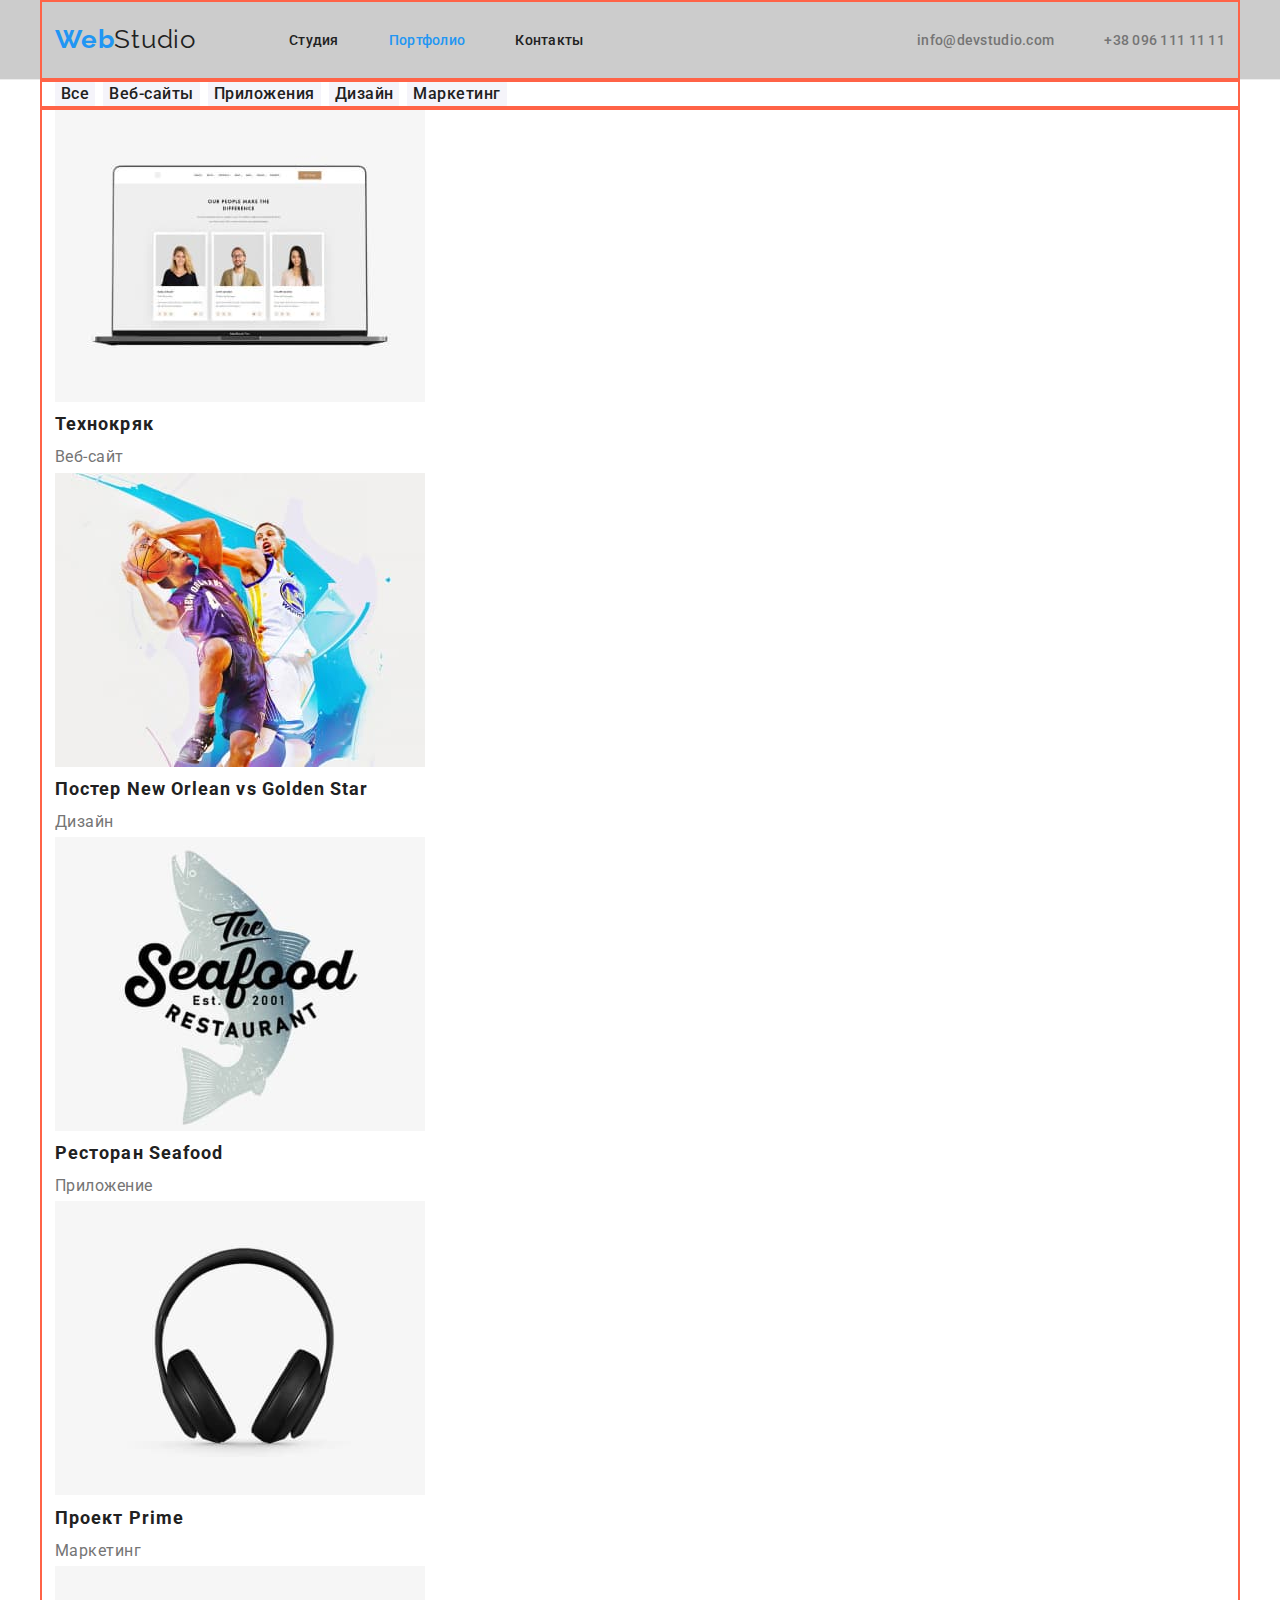
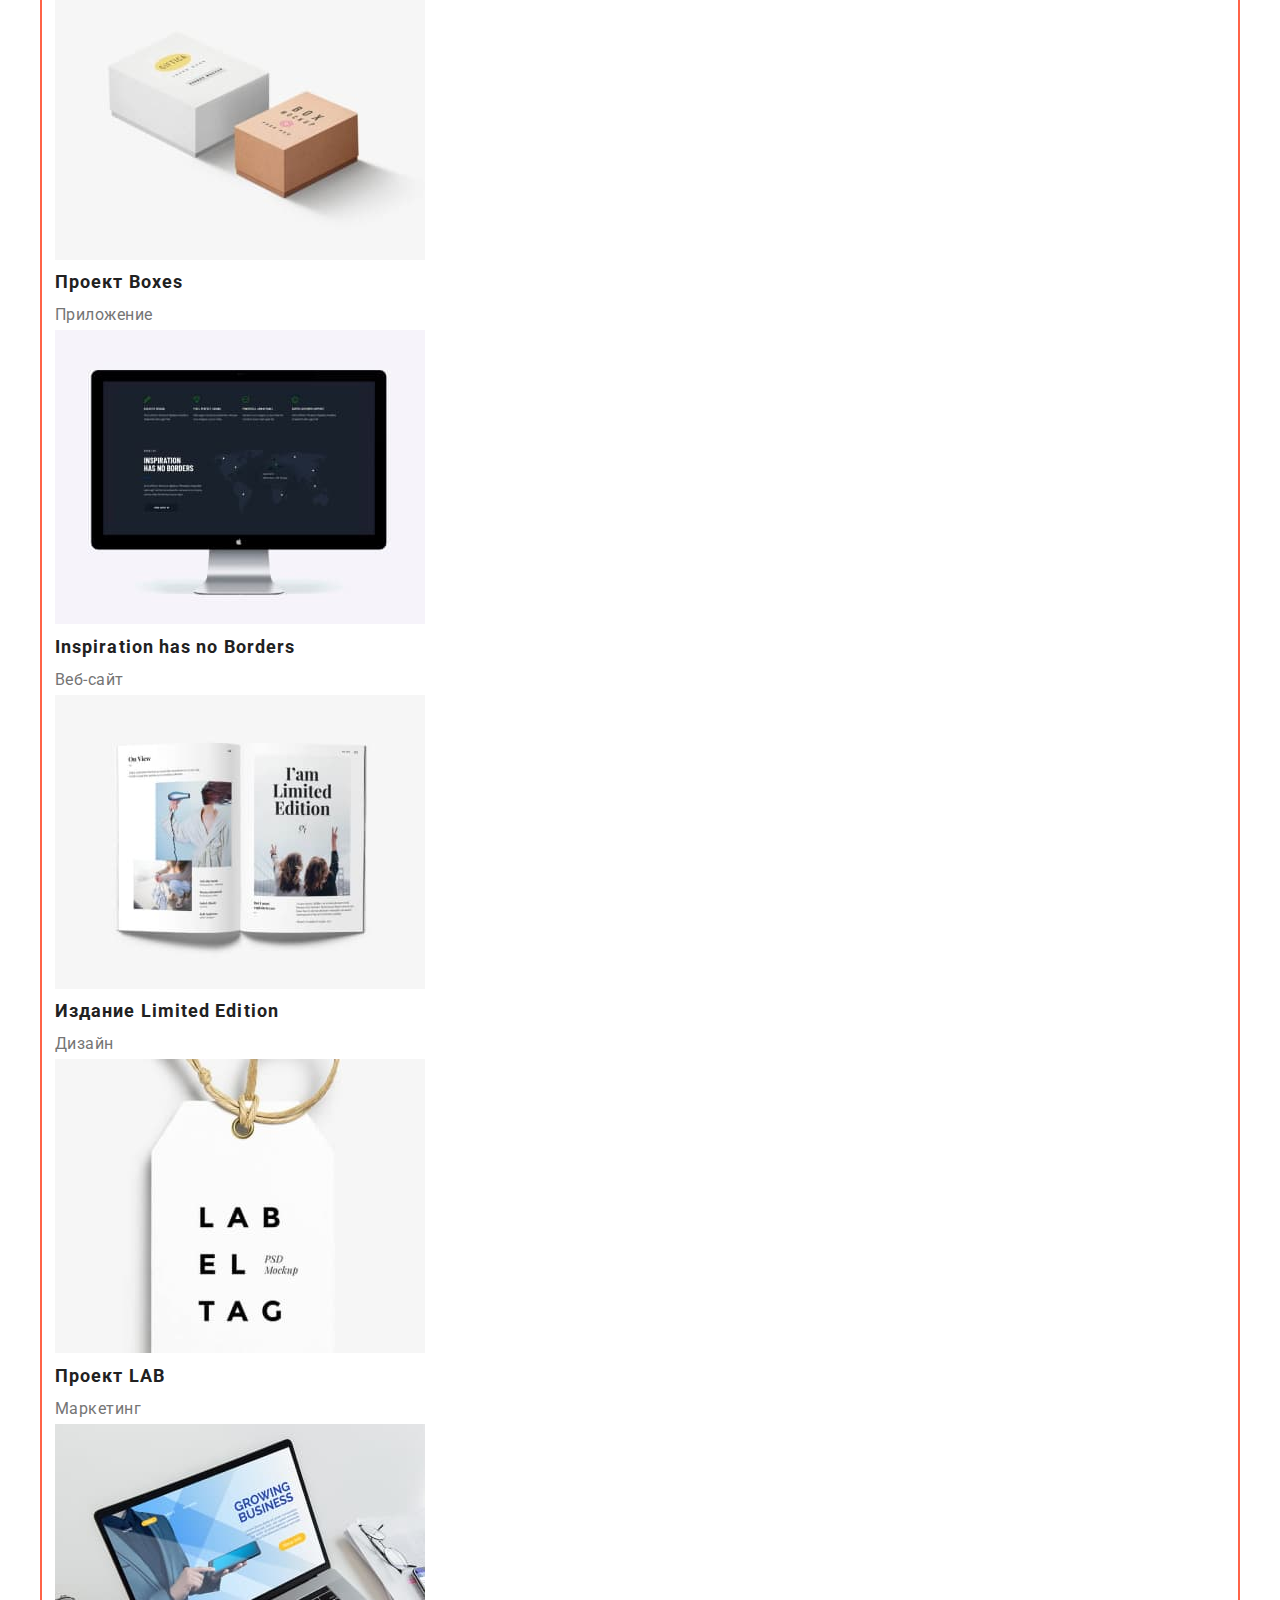
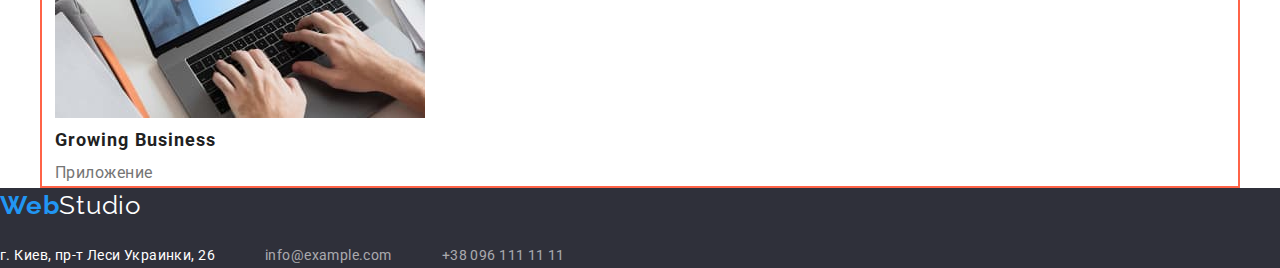
==== portfolio.html @ e28c87ff "no footer" ====
<!DOCTYPE html>
<html lang="ru">
  <head>
    <meta charset="UTF-8" />
    <meta http-equiv="X-UA-Compatible" content="IE=edge" />
    <meta name="viewport" content="width=device-width, initial-scale=1.0" />
    <title>WebStudio</title>

    <!-- Fonts start -->
    <link rel="preconnect" href="https://fonts.googleapis.com" />
    <link rel="preconnect" href="https://fonts.gstatic.com" crossorigin />
    <link
      href="https://fonts.googleapis.com/css2?family=Raleway:wght@700&family=Roboto:wght@400;500;700;900&display=swap"
      rel="stylesheet"
    />
    <!-- Fonts end -->
  <link rel="stylesheet" href="https://cdnjs.cloudflare.com/ajax/libs/modern-normalize/1.1.0/modern-normalize.min.css" />

    <link rel="stylesheet" href="./css/styles.css" />
  </head>
  <body>
    <!-- Header section -->
  <header class="page-header">
    <div class="container flex-nav">
      <nav class="nav flex-nav">
        <a href="/" class="logo-link link" lang="en">Web<span class="logo-accent">Studio</span></a>

        <ul class="header-list list">
          <li class="header-item">
            <a class="header-link link" href="index.html">Студия</a>
          </li>
          <li class="header-item">
            <a class="header-link header-link-current link" href="">Портфолио</a>
          </li>
          <li class="header-item">
            <a class="header-link link" href="">Контакты</a>
          </li>
        </ul>
      </nav>

      <ul class="contacts-list list">
        <li class="contacts-item">
          <a class="contacts-link link" href="mailto:info@devstudio.com">info@devstudio.com</a>
        </li>
        <li class="contacts-item">
          <a class="contacts-link link" href="tel:+380961111111">+38 096 111 11 11</a>
        </li>
      </ul>
      </div>
      </header>

    <!-- Main section -->
    <main>
      <!-- Portfolio section -->
      <section class="portfolio">
        <div class="container">
        <h2 class="visually-hidden">Портфолио</h2>
        <ul class="work-btn-list list">
          <li><button class="btn btn-mode-light btn-item" type="button">Все</button></li>
          <li><button class="btn btn-mode-light btn-item" type="button">Веб-сайты</button></li>
          <li><button class="btn btn-mode-light btn-item" type="button">Приложения</button></li>
          <li><button class="btn btn-mode-light btn-item" type="button">Дизайн</button></li>
          <li><button class="btn btn-mode-light btn-item" type="button">Маркетинг</button></li>
        </ul>
        </div>
<div class="container">
        <ul class="portfolio-list card-set list">
          <li class="portfolio-item card-set-item">
            <a class="portfolio-link" href="">
              <img
                class="portfolio-img"
                src="./images/portfolio/img-8.jpg"
                alt="Технокряк"
                width="370"
              />
              <h3 class="section-subtitle list">Технокряк</h3>
              <p class="portfolio-desc">Веб-сайт</p>
            </a>
          </li>


          <li class="portfolio-item card-set-item">
            <a class="portfolio-link" href="">
              <img
                class="portfolio-img"
                src="./images/portfolio/img-9.jpg"
                alt="Постер New Orlean vs Golden Star"
                width="370"
              />
              <h3 class="section-subtitle list">Постер New Orlean vs Golden Star</h3>
              <p class="portfolio-desc">Дизайн</p>
            </a>
          </li>

          <li class="portfolio-item card-set-item">
            <a class="portfolio-link" href="">
              <img
                class="portfolio-img"
                src="./images/portfolio/img-10.jpg"
                alt="Ресторан Seafood"
                width="370"
              />
              <h3 class="section-subtitle list">Ресторан Seafood</h3>
              <p class="portfolio-desc">Приложение</p>
            </a>
          </li>

          <li class="portfolio-item card-set-item">
            <a class="portfolio-link" href="">
              <img
                class="portfolio-img"
                src="./images/portfolio/img-11.jpg"
                alt="Проект Prime"
                width="370"
              />
              <h3 class="section-subtitle list">Проект Prime</h3>
              <p class="portfolio-desc">Маркетинг</p>
            </a>
          </li>

          <li class="portfolio-item card-set-item">
            <a class="portfolio-link" href="">
              <img
                class="portfolio-img"
                src="./images/portfolio/img-12.jpg"
                alt="Проект Boxes"
                width="370"
              />
              <h3 class="section-subtitle list">Проект Boxes</h3>
              <p class="portfolio-desc">Приложение</p>
            </a>
          </li>

          <li class="portfolio-item">
            <a class="portfolio-link" href="">
              <img
                class="portfolio-img"
                src="./images/portfolio/img-13.jpg"
                alt="Inspiration has no Borders"
                width="370"
              />
              <h3 class="section-subtitle list">Inspiration has no Borders</h3>
              <p class="portfolio-desc">Веб-сайт</p>
            </a>
          </li>

          <li class="portfolio-item card-set-item">
            <a class="portfolio-link" href="">
              <img
                class="portfolio-img"
                src="./images/portfolio/img-14.jpg"
                alt="Издание Limited Edition"
                width="370"
              />
              <h3 class="section-subtitle list">Издание Limited Edition</h3>
              <p class="portfolio-desc">Дизайн</p>
            </a>
          </li>

          <li class="portfolio-item card-set-item">
            <a class="portfolio-link" href="">
              <img
                class="portfolio-img"
                src="./images/portfolio/img-15.jpg"
                alt="Проект LAB"
                width="370"
              />
              <h3 class="section-subtitle list">Проект LAB</h3>
              <p class="portfolio-desc">Маркетинг</p>
            </a>
          </li>

          <li class="portfolio-item card-set-item">
            <a class="portfolio-link" href="">
              <img
                class="portfolio-img"
                src="./images/portfolio/img-16.jpg"
                alt="Growing Business"
                width="370"
              />
              <h3 class="section-subtitle list">Growing Business</h3>
              <p class="portfolio-desc">Приложение</p>
            </a>
          </li>
        </ul>
        </div>
      </section>
    </main>

    <!-- Footer section -->
    <footer class="footer">
      <section class="contacts">
        <div class="contacts-group">
          <a href="/" class="logo-link link" lang="en">Web<span class="logo-link">Studio</span></a>
          <h2 class="visually-hidden">Контакты</h2>
          <address class="contacts-address">
            <ul class="contacts-list list">
              <li class="contacts-item">
                <a
                  class="contacts-link-current link"
                  href="https://bit.ly/3pXMvUd"
                  target="_blank"
                  rel="noopener noreferrer"
                  >г. Киев, пр-т Леси Украинки, 26</a
                >
              </li>
              <li class="contacts-item">
                <a class="contacts-link" href="mailto:info@example.com">info@example.com</a>
              </li>
              <li class="contacts-item">
                <a class="contacts-link" href="tel:+380961111111">+38 096 111 11 11</a>
              </li>
            </ul>
          </address>
        </div>
      </section>
    </footer>
  </body>
</html>
---- css/styles.css ----
:root {
  /* fonts */
  --main-font: 'Roboto', sans-serif;
  --secondary-font: 'Raleway', sans-serif;
  /* text colors */
  --main-text-cl: #212121;
  --accent-txt-cl: #2196f3;
  --btn-txt-cl: #ffffff;
  --contacts-txt-cl: #757575;

  /* bg colors */
  --light-bg-cl: #ffffff;
  --dark-bg-cl: #2f303a;
  --gray-bg-cl: #f5f4fa;

  /* others */
}



html {
  box-sizing: border-box;
}

*,
*::before,
*::after {
  box-sizing: inherit;
}

body {
  font-family: var(--main-font);
  color: var(--main-text-cl);
}



/* reset styles */
.visually-hidden {
  position: absolute;
  width: 1px;
  height: 1px;
  margin: -1px;
  border: 0;
  padding: 0;

  white-space: nowrap;
  clip-path: inset(100%);
  clip: rect(0 0 0 0);
  overflow: hidden;
  outline: 0;
  outline-offset: 0;
}

h1,
h2,
h3,
h4,
h6,
p {
  margin: 0;
}

.link {
  text-decoration: none;
  color: currentColor;
}

.list {
  padding: 0;
  margin: 0;
  list-style: none;
}

/* base styles */
.btn {
  font-family: inherit;
  font-weight: 700;
  font-size: 16px;
  line-height: 1.88;
  letter-spacing: 0.06em;
  cursor: pointer;
}

.btn:hover,
.btn:focus {
  color: var(--btn-txt-cl);
  background-color: #188ce8;
}

.btn-mode-light {
  color: var(--main-text-cl);
  border: none;
  background: #f5f4fa;
  border-radius: 4px;
}

.btn-mode-dark {
  color: var(--btn-txt-cl);
  background: var(--accent-txt-cl);
  box-shadow: 0px 4px 4px rgba(0, 0, 0, 0.15);
  border-radius: 4px;
  width: 200px;
  height: 50px;
  padding: 9px,31px;
  border-radius: 4px;
}

/* 5 btn */
.btn-item {
  background: var(--gray-bg-cl);
  border-radius: 4px;
  font-weight: 500;
  font-size: 16px;
  line-height: 1.63;
  letter-spacing: 0.03em;
}

.page-header{
  height: 80px;
  border-bottom: 1px solid #ECECEC;
}

/* Header section  вверх студия портф контакт*/
.header-link {
  display: block;
  padding-top: 32px;
  padding-bottom: 32px;

  color: var(--main-text-cl);
 
  font-weight: 500;
  font-size: 14px;
  line-height: 1.17;
  letter-spacing: 0.02em;
  text-decoration: none;
}

.header-link:hover,
.header-link:focus,
.contacts-link:hover,
.contacts-link:focus,
.contacts-link.link:hover,
.contacts-link-current:hover {
  color: var(--accent-txt-cl);
}

/* подсветка студии и портфолио голубым */
.header-link-current {
  color: var(--accent-txt-cl);
}

.contacts-address {
  font-style: normal;
  margin-top: 20px;
}

/* тел. и мыло вверх  */
.contacts-link.link {
  font-weight: 500;
  font-size: 14px;
  line-height: 1.17;
  letter-spacing: 0.02em;
  color: var(--contacts-txt-cl);
}

/* тел. и мыло низ */
.contacts-link {
  font-weight: 400;
  font-size: 14px;
  line-height: 1.71;
  letter-spacing: 0.03em;
  color: rgba(255, 255, 255, 0.6);
  text-decoration: none;
}


/* @mail адрес г.киев */
.contacts-link-current {
  font-weight: 400;
  font-size: 14px;
  line-height: 1.71;
  letter-spacing: 0.03em;
  color: #ffffff;
}

/* Hero section главная надпись*/
.main-title {
  margin-top: 0;
  margin-bottom: 30px;
  font-weight: 900;
  font-size: 44px;
  line-height: 1.36;
  letter-spacing: 0.06em;
  text-transform: uppercase;
  color: var(--btn-txt-cl);
}

/* задний фон гл надписи */
.hero {
  background-color: var(--dark-bg-cl);
  text-align: center;
  height: 600px;
  padding: 200px 0;
}

/* About section главные слова 4 гр и картинки портф*/

.section-subtitle {
  font-weight: 700;
  font-size: 18px;
  line-height: 2;
  letter-spacing: 0.06em;
  color: var(--main-text-cl);
}

/* главные слова 4 гр студия*/
.section-subtitle.accent {
  font-size: 14px;
  line-height: 1.17;
  letter-spacing: 0.03em;
  text-transform: uppercase;
  margin-top: 10px;

}

/* фио */
.section-subtitle.link {
  font-weight: 500;
  font-size: 16px;
  line-height: 1.17;
  letter-spacing: 0.03em;
  color: var(--main-text-cl);
  margin-top: 30px;
  margin-bottom: 10px;
}

/* текст серый в 4 гр студия */
.about-desc {
  font-weight: 400;
  font-size: 14px;
  line-height: 1.71;
  letter-spacing: 0.03em;
  color: var(--contacts-txt-cl);
}

/* about */

  .about-list {
    display: flex;
    align-items: center;
  }

  .about-item {
    width: 270px;
    margin-left: auto;
      margin-right: auto;
    

  }

  .container-about {
    width: 1200px;
      padding-left: 15px;
      padding-right: 15px;
      margin-left: auto;
      margin-right: auto;
    
      outline: 2px solid tomato;
  }

/* заголовки студия чем занимаемся наша команда */
.section-title {
  font-weight: 700;
  font-size: 36px;
  line-height: 1.17;
  letter-spacing: 0.03em;
  margin-bottom: 50px;
  text-align: center;
}

.work-img {
  width: 370px;;
  margin-left: auto;
  margin-right: 30px;
  display: flex;
}
.work-list {
  display: flex;
  align-items: center;
}


/* Portfolio section  серый тест под заголовками картинок*/

.portfolio-desc {
  font-weight: 400;
  font-size: 16px;
  line-height: 1.88;
  letter-spacing: 0.03em;
  color: var(--contacts-txt-cl);
  text-decoration: none;
}

.team-wrapper {
  outline: 1px solid salmon;
  padding-top: 30px;
  padding-bottom: 30px;
}

.team-item {
background-color: aqua;
}

.team-link {
  text-decoration: none;
    text-align: center;
}

.portfolio-link {
  text-decoration: none;
}

/* команда  */
.team-list {
  display: flex;
  gap: 30px;
}


/* серй текст под ребятами */
.team-desc {
  font-weight: 400;
  font-size: 16px;
  line-height: 1.17;
  letter-spacing: 0.03em;
  color: var(--contacts-txt-cl);
  text-decoration: none;
  

}

.team {
  background-color: var(--gray-bg-cl);
}

/* Footer section */
.footer {
  background-color: var(--dark-bg-cl);
}

.ul {
  line-height: 31px;
  letter-spacing: 0.03em;
  color: #2196f3;
  text-decoration: none;
}

.logo-link {
  font-family: Raleway;
  font-weight: 400;
  font-size: 26px;
  line-height: 1.38;
  letter-spacing: 0.03em;
  color: #ffffff;
  text-decoration: none;
}
.logo-accent {
  font-family: Raleway;
  font-weight: 400;
  font-size: 26px;
  line-height: 1.38;
  letter-spacing: 0.03em;
  color: var(--main-text-cl);
}

.logo-link.link {
  font-family: Raleway;
  font-weight: 700;
  font-size: 26px;
  line-height: 1.17;
  letter-spacing: 0.03em;
  color: var(--accent-txt-cl);
}

/* Page header */

.page-header {
background-color: #ccc;
}

.flex-nav {
  display: flex;
  align-items: center;
}


.container {
width: 1200px;
padding-left: 15px;
padding-right: 15px;
margin-left: auto;
margin-right: auto;

outline: 2px solid tomato;
outline-offset: -2px;
}


.container-hero {
  width: 696px;
  outline: 2px solid tomato;
margin-left: auto;
margin-right: auto;
}

/* верх студ портф конт */
.header-list {
  display: flex;
  margin-left: 93px;
}

.header-item {
  margin-right: 50px;
}

.header-item:last-child {
  margin-right: 0px;
}

.contacts-list {
  display: flex;
  margin-left: auto;
}

.contacts-item {
  margin-right: 50px;
}

/* .contacts-item + .contacts-item { margin:0} */

.contacts-item:last-child {
  margin-right: 0px;
}

.work-btn-list {
  display: flex;
  gap: 8px;
}

.section {
  padding-top: 94px;
  padding-bottom: 94px;
}
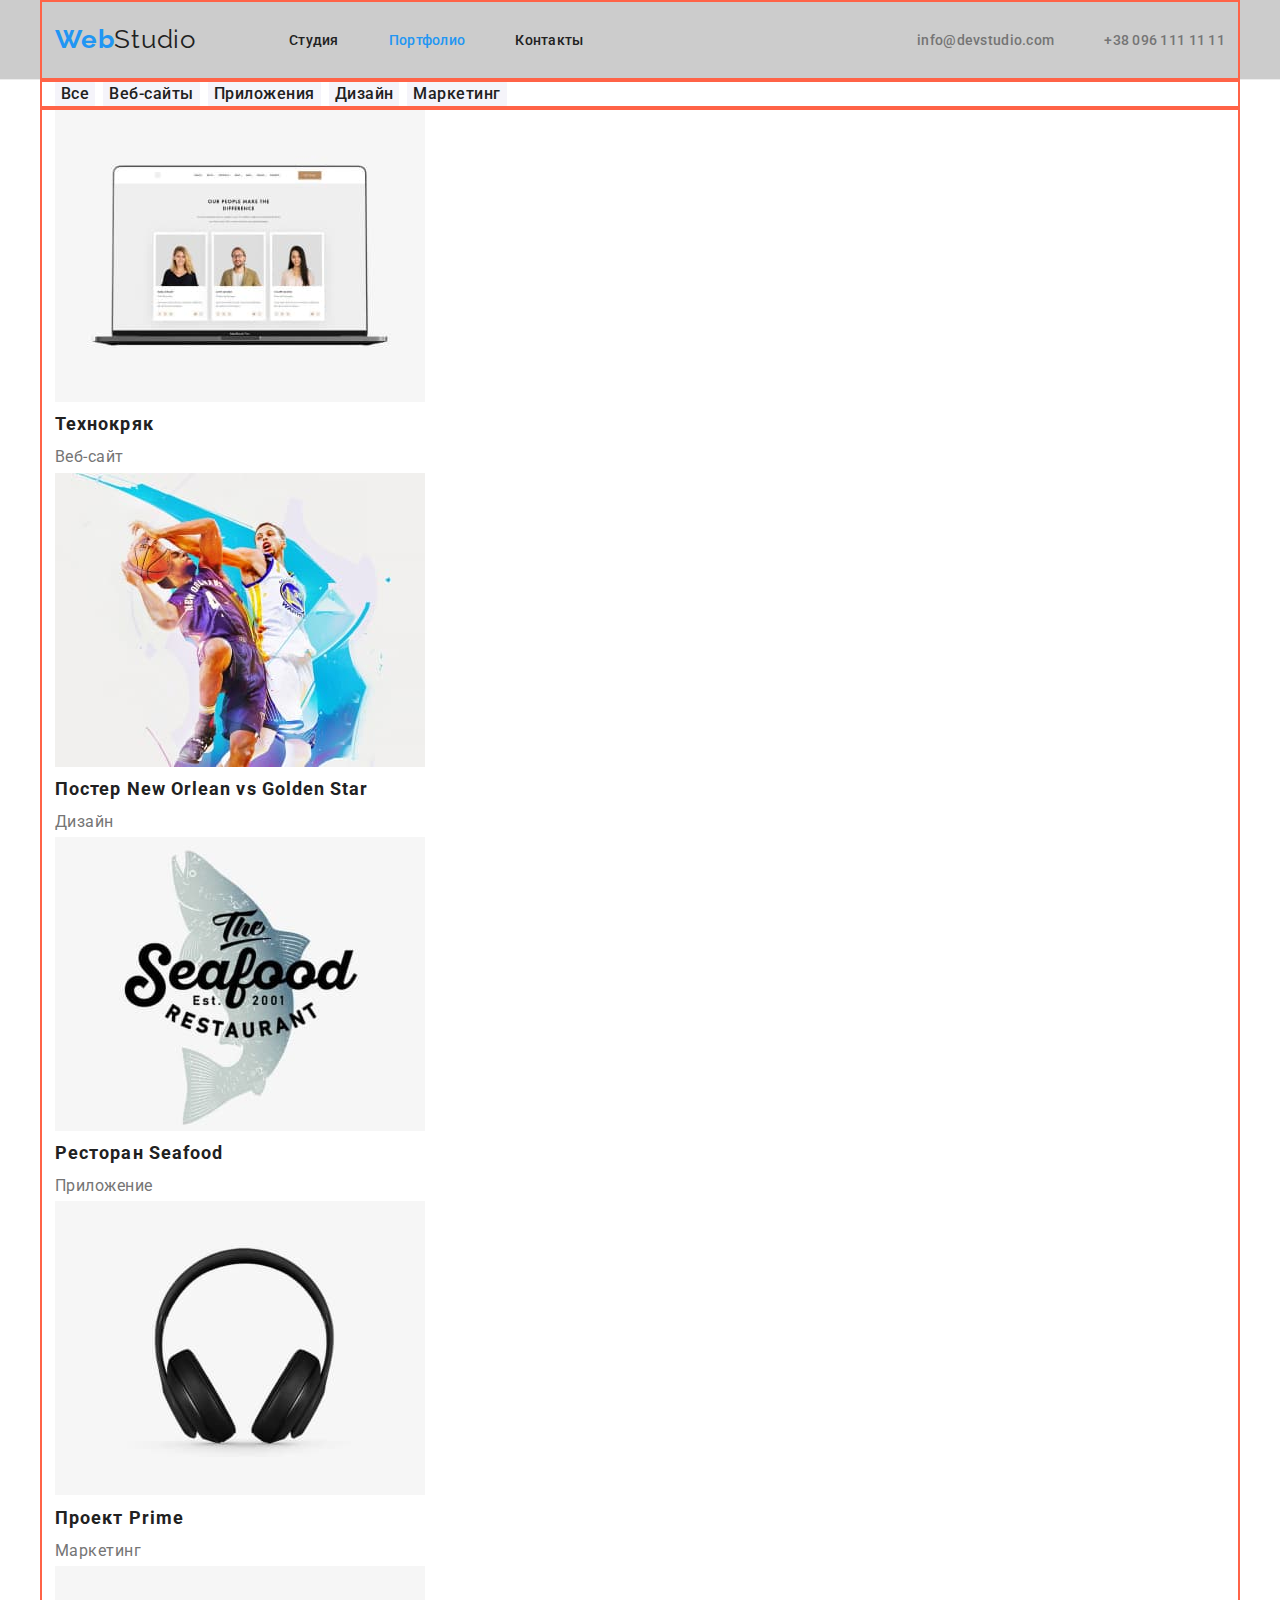
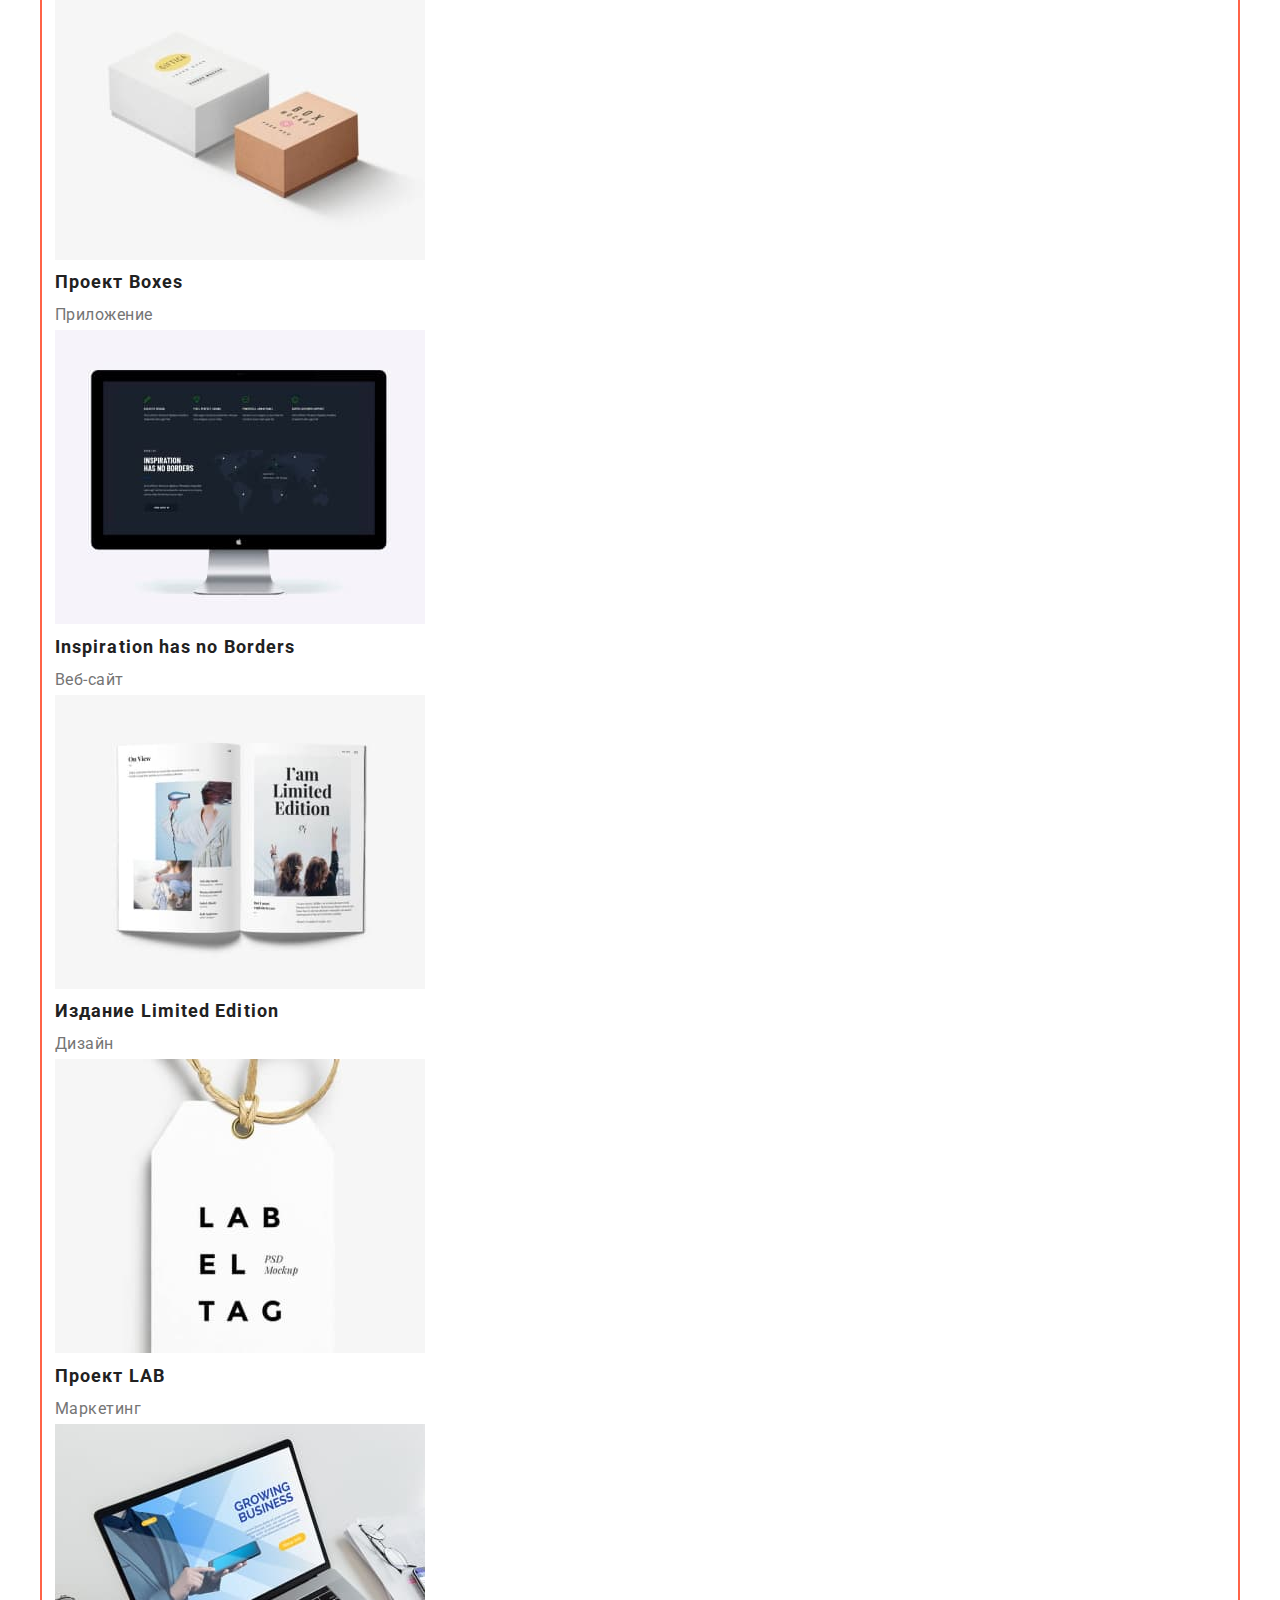
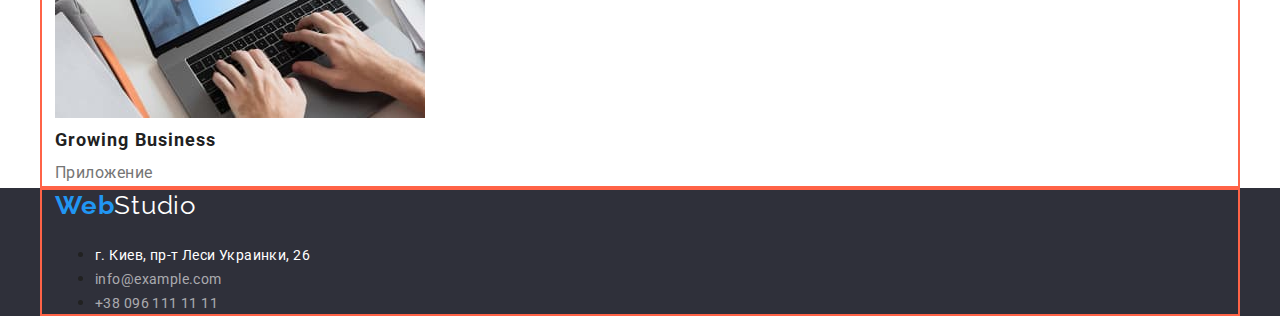
==== commit 965f79aa: "summary" ====
--- a/portfolio.html
+++ b/portfolio.html
@@ -14,175 +14,179 @@
       rel="stylesheet"
     />
     <!-- Fonts end -->
-  <link rel="stylesheet" href="https://cdnjs.cloudflare.com/ajax/libs/modern-normalize/1.1.0/modern-normalize.min.css" />
+    <link
+      rel="stylesheet"
+      href="https://cdnjs.cloudflare.com/ajax/libs/modern-normalize/1.1.0/modern-normalize.min.css"
+    />
 
     <link rel="stylesheet" href="./css/styles.css" />
   </head>
   <body>
     <!-- Header section -->
-  <header class="page-header">
-    <div class="container flex-nav">
-      <nav class="nav flex-nav">
-        <a href="/" class="logo-link link" lang="en">Web<span class="logo-accent">Studio</span></a>
-
-        <ul class="header-list list">
-          <li class="header-item">
-            <a class="header-link link" href="index.html">Студия</a>
+    <header class="page-header">
+      <div class="container flex-nav">
+        <nav class="nav flex-nav">
+          <a href="/" class="logo-link link" lang="en"
+            >Web<span class="logo-accent">Studio</span></a
+          >
+
+          <ul class="header-list list">
+            <li class="header-item">
+              <a class="header-link link" href="index.html">Студия</a>
+            </li>
+            <li class="header-item">
+              <a class="header-link header-link-current link" href="">Портфолио</a>
+            </li>
+            <li class="header-item">
+              <a class="header-link link" href="">Контакты</a>
+            </li>
+          </ul>
+        </nav>
+
+        <ul class="contacts-list list">
+          <li class="contacts-item">
+            <a class="contacts-link link" href="mailto:info@devstudio.com">info@devstudio.com</a>
           </li>
-          <li class="header-item">
-            <a class="header-link header-link-current link" href="">Портфолио</a>
-          </li>
-          <li class="header-item">
-            <a class="header-link link" href="">Контакты</a>
+          <li class="contacts-item">
+            <a class="contacts-link link" href="tel:+380961111111">+38 096 111 11 11</a>
           </li>
         </ul>
-      </nav>
-
-      <ul class="contacts-list list">
-        <li class="contacts-item">
-          <a class="contacts-link link" href="mailto:info@devstudio.com">info@devstudio.com</a>
-        </li>
-        <li class="contacts-item">
-          <a class="contacts-link link" href="tel:+380961111111">+38 096 111 11 11</a>
-        </li>
-      </ul>
       </div>
-      </header>
+    </header>
 
     <!-- Main section -->
     <main>
       <!-- Portfolio section -->
       <section class="portfolio">
         <div class="container">
-        <h2 class="visually-hidden">Портфолио</h2>
-        <ul class="work-btn-list list">
-          <li><button class="btn btn-mode-light btn-item" type="button">Все</button></li>
-          <li><button class="btn btn-mode-light btn-item" type="button">Веб-сайты</button></li>
-          <li><button class="btn btn-mode-light btn-item" type="button">Приложения</button></li>
-          <li><button class="btn btn-mode-light btn-item" type="button">Дизайн</button></li>
-          <li><button class="btn btn-mode-light btn-item" type="button">Маркетинг</button></li>
-        </ul>
+          <h2 class="visually-hidden">Портфолио</h2>
+          <ul class="work-btn-list list">
+            <li><button class="btn btn-mode-light btn-item" type="button">Все</button></li>
+            <li><button class="btn btn-mode-light btn-item" type="button">Веб-сайты</button></li>
+            <li><button class="btn btn-mode-light btn-item" type="button">Приложения</button></li>
+            <li><button class="btn btn-mode-light btn-item" type="button">Дизайн</button></li>
+            <li><button class="btn btn-mode-light btn-item" type="button">Маркетинг</button></li>
+          </ul>
         </div>
-<div class="container">
-        <ul class="portfolio-list card-set list">
-          <li class="portfolio-item card-set-item">
-            <a class="portfolio-link" href="">
-              <img
-                class="portfolio-img"
-                src="./images/portfolio/img-8.jpg"
-                alt="Технокряк"
-                width="370"
-              />
-              <h3 class="section-subtitle list">Технокряк</h3>
-              <p class="portfolio-desc">Веб-сайт</p>
-            </a>
-          </li>
-
-
-          <li class="portfolio-item card-set-item">
-            <a class="portfolio-link" href="">
-              <img
-                class="portfolio-img"
-                src="./images/portfolio/img-9.jpg"
-                alt="Постер New Orlean vs Golden Star"
-                width="370"
-              />
-              <h3 class="section-subtitle list">Постер New Orlean vs Golden Star</h3>
-              <p class="portfolio-desc">Дизайн</p>
-            </a>
-          </li>
-
-          <li class="portfolio-item card-set-item">
-            <a class="portfolio-link" href="">
-              <img
-                class="portfolio-img"
-                src="./images/portfolio/img-10.jpg"
-                alt="Ресторан Seafood"
-                width="370"
-              />
-              <h3 class="section-subtitle list">Ресторан Seafood</h3>
-              <p class="portfolio-desc">Приложение</p>
-            </a>
-          </li>
-
-          <li class="portfolio-item card-set-item">
-            <a class="portfolio-link" href="">
-              <img
-                class="portfolio-img"
-                src="./images/portfolio/img-11.jpg"
-                alt="Проект Prime"
-                width="370"
-              />
-              <h3 class="section-subtitle list">Проект Prime</h3>
-              <p class="portfolio-desc">Маркетинг</p>
-            </a>
-          </li>
-
-          <li class="portfolio-item card-set-item">
-            <a class="portfolio-link" href="">
-              <img
-                class="portfolio-img"
-                src="./images/portfolio/img-12.jpg"
-                alt="Проект Boxes"
-                width="370"
-              />
-              <h3 class="section-subtitle list">Проект Boxes</h3>
-              <p class="portfolio-desc">Приложение</p>
-            </a>
-          </li>
-
-          <li class="portfolio-item">
-            <a class="portfolio-link" href="">
-              <img
-                class="portfolio-img"
-                src="./images/portfolio/img-13.jpg"
-                alt="Inspiration has no Borders"
-                width="370"
-              />
-              <h3 class="section-subtitle list">Inspiration has no Borders</h3>
-              <p class="portfolio-desc">Веб-сайт</p>
-            </a>
-          </li>
-
-          <li class="portfolio-item card-set-item">
-            <a class="portfolio-link" href="">
-              <img
-                class="portfolio-img"
-                src="./images/portfolio/img-14.jpg"
-                alt="Издание Limited Edition"
-                width="370"
-              />
-              <h3 class="section-subtitle list">Издание Limited Edition</h3>
-              <p class="portfolio-desc">Дизайн</p>
-            </a>
-          </li>
-
-          <li class="portfolio-item card-set-item">
-            <a class="portfolio-link" href="">
-              <img
-                class="portfolio-img"
-                src="./images/portfolio/img-15.jpg"
-                alt="Проект LAB"
-                width="370"
-              />
-              <h3 class="section-subtitle list">Проект LAB</h3>
-              <p class="portfolio-desc">Маркетинг</p>
-            </a>
-          </li>
-
-          <li class="portfolio-item card-set-item">
-            <a class="portfolio-link" href="">
-              <img
-                class="portfolio-img"
-                src="./images/portfolio/img-16.jpg"
-                alt="Growing Business"
-                width="370"
-              />
-              <h3 class="section-subtitle list">Growing Business</h3>
-              <p class="portfolio-desc">Приложение</p>
-            </a>
-          </li>
-        </ul>
+        <div class="container">
+          <ul class="portfolio-list card-set list">
+            <li class="portfolio-item card-set-item">
+              <a class="portfolio-link" href="">
+                <img
+                  class="portfolio-img"
+                  src="./images/portfolio/img-8.jpg"
+                  alt="Технокряк"
+                  width="370"
+                />
+                <h3 class="section-subtitle list">Технокряк</h3>
+                <p class="portfolio-desc">Веб-сайт</p>
+              </a>
+            </li>
+
+            <li class="portfolio-item card-set-item">
+              <a class="portfolio-link" href="">
+                <img
+                  class="portfolio-img"
+                  src="./images/portfolio/img-9.jpg"
+                  alt="Постер New Orlean vs Golden Star"
+                  width="370"
+                />
+                <h3 class="section-subtitle list">Постер New Orlean vs Golden Star</h3>
+                <p class="portfolio-desc">Дизайн</p>
+              </a>
+            </li>
+
+            <li class="portfolio-item card-set-item">
+              <a class="portfolio-link" href="">
+                <img
+                  class="portfolio-img"
+                  src="./images/portfolio/img-10.jpg"
+                  alt="Ресторан Seafood"
+                  width="370"
+                />
+                <h3 class="section-subtitle list">Ресторан Seafood</h3>
+                <p class="portfolio-desc">Приложение</p>
+              </a>
+            </li>
+
+            <li class="portfolio-item card-set-item">
+              <a class="portfolio-link" href="">
+                <img
+                  class="portfolio-img"
+                  src="./images/portfolio/img-11.jpg"
+                  alt="Проект Prime"
+                  width="370"
+                />
+                <h3 class="section-subtitle list">Проект Prime</h3>
+                <p class="portfolio-desc">Маркетинг</p>
+              </a>
+            </li>
+
+            <li class="portfolio-item card-set-item">
+              <a class="portfolio-link" href="">
+                <img
+                  class="portfolio-img"
+                  src="./images/portfolio/img-12.jpg"
+                  alt="Проект Boxes"
+                  width="370"
+                />
+                <h3 class="section-subtitle list">Проект Boxes</h3>
+                <p class="portfolio-desc">Приложение</p>
+              </a>
+            </li>
+
+            <li class="portfolio-item">
+              <a class="portfolio-link" href="">
+                <img
+                  class="portfolio-img"
+                  src="./images/portfolio/img-13.jpg"
+                  alt="Inspiration has no Borders"
+                  width="370"
+                />
+                <h3 class="section-subtitle list">Inspiration has no Borders</h3>
+                <p class="portfolio-desc">Веб-сайт</p>
+              </a>
+            </li>
+
+            <li class="portfolio-item card-set-item">
+              <a class="portfolio-link" href="">
+                <img
+                  class="portfolio-img"
+                  src="./images/portfolio/img-14.jpg"
+                  alt="Издание Limited Edition"
+                  width="370"
+                />
+                <h3 class="section-subtitle list">Издание Limited Edition</h3>
+                <p class="portfolio-desc">Дизайн</p>
+              </a>
+            </li>
+
+            <li class="portfolio-item card-set-item">
+              <a class="portfolio-link" href="">
+                <img
+                  class="portfolio-img"
+                  src="./images/portfolio/img-15.jpg"
+                  alt="Проект LAB"
+                  width="370"
+                />
+                <h3 class="section-subtitle list">Проект LAB</h3>
+                <p class="portfolio-desc">Маркетинг</p>
+              </a>
+            </li>
+
+            <li class="portfolio-item card-set-item">
+              <a class="portfolio-link" href="">
+                <img
+                  class="portfolio-img"
+                  src="./images/portfolio/img-16.jpg"
+                  alt="Growing Business"
+                  width="370"
+                />
+                <h3 class="section-subtitle list">Growing Business</h3>
+                <p class="portfolio-desc">Приложение</p>
+              </a>
+            </li>
+          </ul>
         </div>
       </section>
     </main>
@@ -190,30 +194,29 @@
     <!-- Footer section -->
     <footer class="footer">
       <section class="contacts">
-        <div class="contacts-group">
-          <a href="/" class="logo-link link" lang="en">Web<span class="logo-link">Studio</span></a>
-          <h2 class="visually-hidden">Контакты</h2>
-          <address class="contacts-address">
-            <ul class="contacts-list list">
-              <li class="contacts-item">
-                <a
-                  class="contacts-link-current link"
-                  href="https://bit.ly/3pXMvUd"
-                  target="_blank"
-                  rel="noopener noreferrer"
-                  >г. Киев, пр-т Леси Украинки, 26</a
-                >
-              </li>
-              <li class="contacts-item">
-                <a class="contacts-link" href="mailto:info@example.com">info@example.com</a>
-              </li>
-              <li class="contacts-item">
-                <a class="contacts-link" href="tel:+380961111111">+38 096 111 11 11</a>
-              </li>
-            </ul>
-          </address>
+        <div class="container">
+          <div class="contacts-group">
+            <a href="/" class="logo-link link" lang="en">Web<span class="logo-link">Studio</span></a>
+            <h2 class="visually-hidden">Контакты</h2>
+            <address class="contacts-address">
+              <ul class="contacts-item">
+                <li class="contacts-item link">
+                  <a class="contacts-link-current link" href="https://bit.ly/3pXMvUd" target="_blank"
+                    rel="noopener noreferrer">г. Киев, пр-т Леси Украинки, 26</a>
+                </li>
+                <li class="contacts-item">
+                  <a class="contacts-link" href="mailto:info@example.com">info@example.com</a>
+                </li>
+                <li class="contacts-item">
+                  <a class="contacts-link" href="tel:+380961111111">+38 096 111 11 11</a>
+                </li>
+              </ul>
+            </address>
+          </div>
         </div>
       </section>
     </footer>
-  </body>
-</html>
+    </body>
+    
+    </html>
+
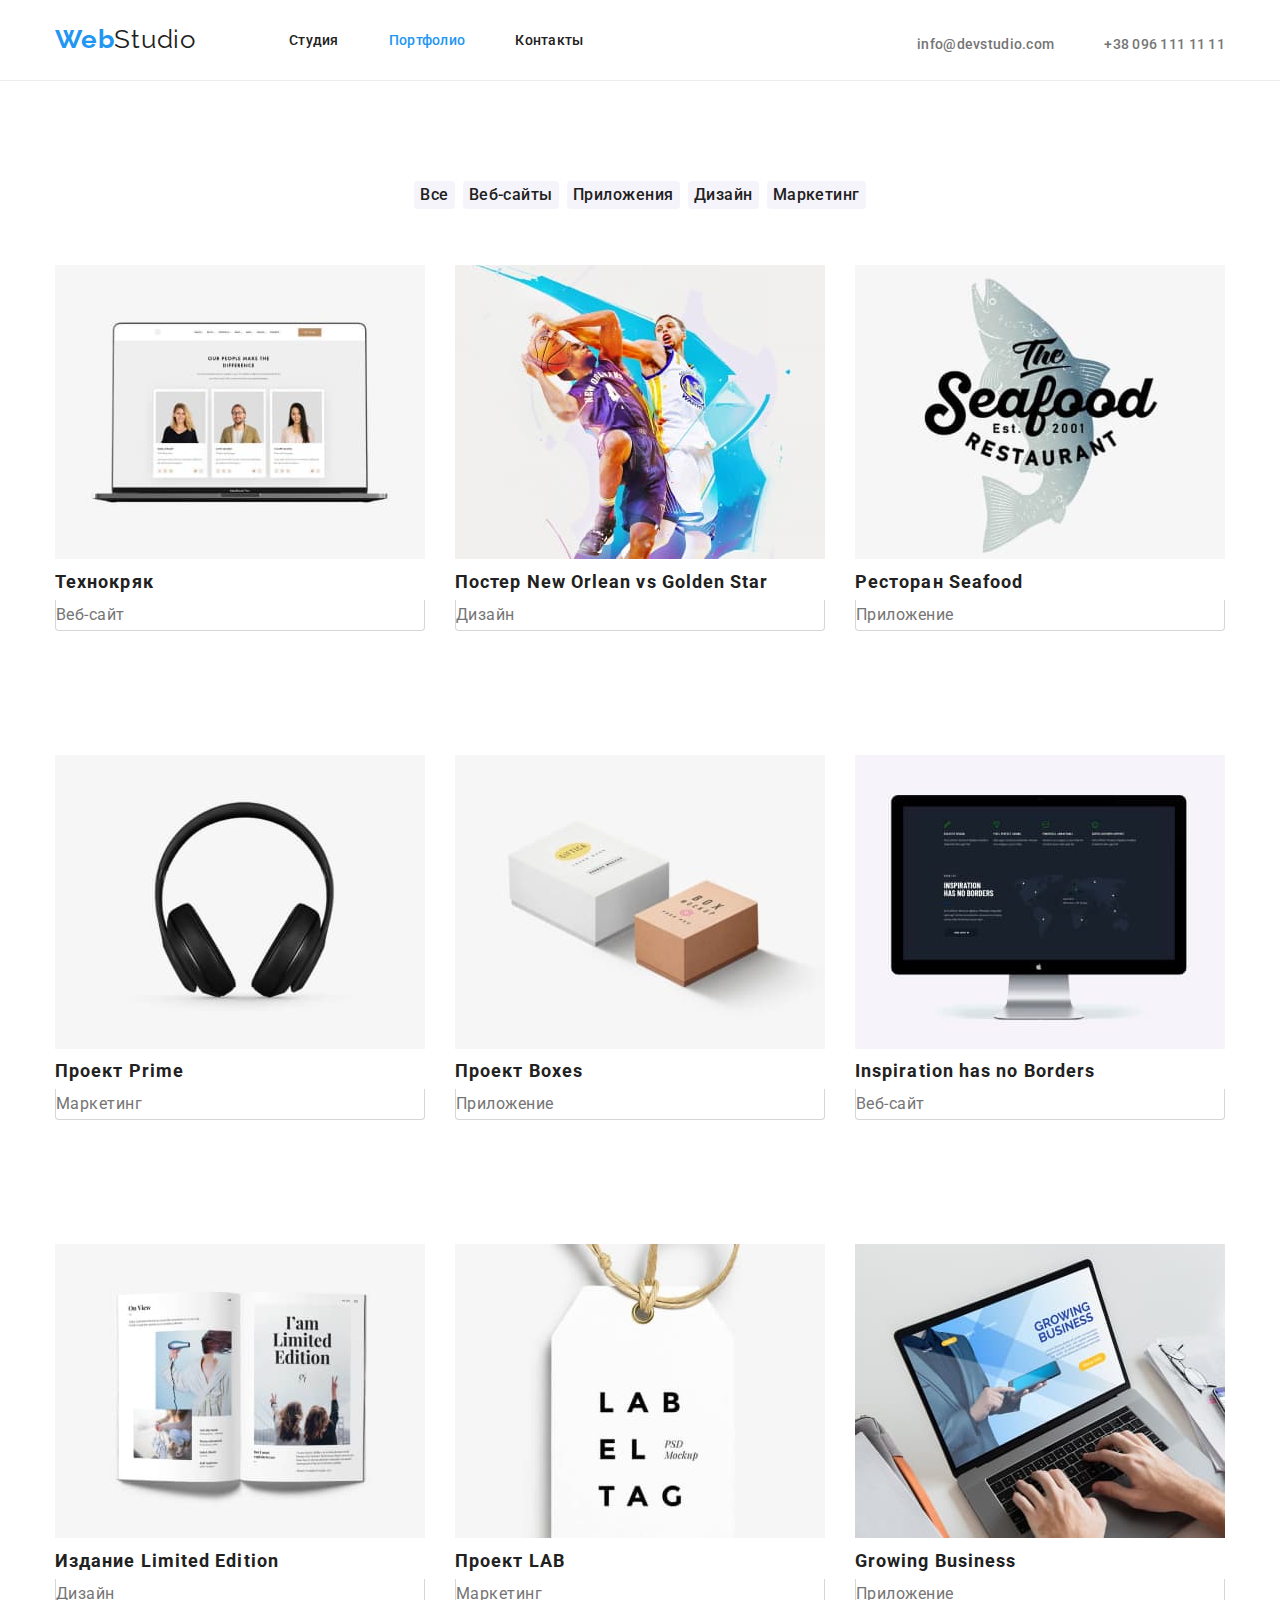
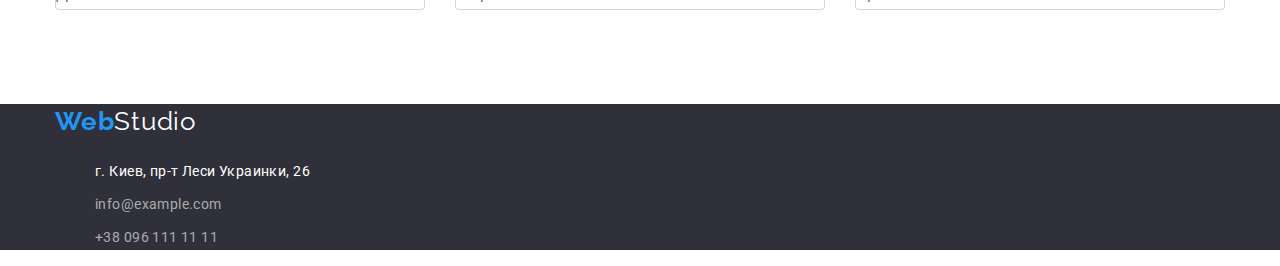
==== commit ce7c1a62: "unit 3" ====
--- a/portfolio.html
+++ b/portfolio.html
@@ -196,13 +196,19 @@
       <section class="contacts">
         <div class="container">
           <div class="contacts-group">
-            <a href="/" class="logo-link link" lang="en">Web<span class="logo-link">Studio</span></a>
+            <a href="/" class="logo-link link" lang="en"
+              >Web<span class="logo-link">Studio</span></a
+            >
             <h2 class="visually-hidden">Контакты</h2>
             <address class="contacts-address">
               <ul class="contacts-item">
                 <li class="contacts-item link">
-                  <a class="contacts-link-current link" href="https://bit.ly/3pXMvUd" target="_blank"
-                    rel="noopener noreferrer">г. Киев, пр-т Леси Украинки, 26</a>
+                  <a
+                    class="contacts-link-current link"
+                    href="https://bit.ly/3pXMvUd"
+                    target="_blank"
+                    rel="noopener noreferrer"
+                    >г. Киев, пр-т Леси Украинки, 26</a>
                 </li>
                 <li class="contacts-item">
                   <a class="contacts-link" href="mailto:info@example.com">info@example.com</a>
@@ -216,7 +222,5 @@
         </div>
       </section>
     </footer>
-    </body>
-    
-    </html>
-
+  </body>
+</html>
--- a/css/styles.css
+++ b/css/styles.css
@@ -14,9 +14,9 @@
   --gray-bg-cl: #f5f4fa;
 
   /* others */
-}
-
-
+  --indent: 30px;
+  --items: 3;
+}
 
 html {
   box-sizing: border-box;
@@ -32,8 +32,6 @@
   font-family: var(--main-font);
   color: var(--main-text-cl);
 }
-
-
 
 /* reset styles */
 .visually-hidden {
@@ -56,9 +54,14 @@
 h2,
 h3,
 h4,
+h5,
 h6,
 p {
   margin: 0;
+}
+
+.img {
+  display: block;
 }
 
 .link {
@@ -70,6 +73,17 @@
   padding: 0;
   margin: 0;
   list-style: none;
+}
+
+/* CARD SET */
+.card-set {
+  display: flex;
+  flex-wrap: wrap;
+  gap: var(--indent);
+}
+
+.card-set-item {
+  flex-basis: calc((100% - var(var(--indent)) * var(--items - 1)) / var(--items));
 }
 
 /* base styles */
@@ -102,7 +116,7 @@
   border-radius: 4px;
   width: 200px;
   height: 50px;
-  padding: 9px,31px;
+  padding: 9px, 31px;
   border-radius: 4px;
 }
 
@@ -116,11 +130,6 @@
   letter-spacing: 0.03em;
 }
 
-.page-header{
-  height: 80px;
-  border-bottom: 1px solid #ECECEC;
-}
-
 /* Header section  вверх студия портф контакт*/
 .header-link {
   display: block;
@@ -128,7 +137,7 @@
   padding-bottom: 32px;
 
   color: var(--main-text-cl);
- 
+
   font-weight: 500;
   font-size: 14px;
   line-height: 1.17;
@@ -174,7 +183,6 @@
   text-decoration: none;
 }
 
-
 /* @mail адрес г.киев */
 .contacts-link-current {
   font-weight: 400;
@@ -186,21 +194,23 @@
 
 /* Hero section главная надпись*/
 .main-title {
-  margin-top: 0;
   margin-bottom: 30px;
+  width: 696px;
+  margin-left: auto;
+  margin-right: auto;
   font-weight: 900;
   font-size: 44px;
   line-height: 1.36;
   letter-spacing: 0.06em;
   text-transform: uppercase;
   color: var(--btn-txt-cl);
+  text-align: center;
 }
 
 /* задний фон гл надписи */
 .hero {
   background-color: var(--dark-bg-cl);
   text-align: center;
-  height: 600px;
   padding: 200px 0;
 }
 
@@ -220,8 +230,7 @@
   line-height: 1.17;
   letter-spacing: 0.03em;
   text-transform: uppercase;
-  margin-top: 10px;
-
+  margin-bottom: 10px;
 }
 
 /* фио */
@@ -231,8 +240,8 @@
   line-height: 1.17;
   letter-spacing: 0.03em;
   color: var(--main-text-cl);
-  margin-top: 30px;
   margin-bottom: 10px;
+  text-align: center;
 }
 
 /* текст серый в 4 гр студия */
@@ -246,28 +255,23 @@
 
 /* about */
 
-  .about-list {
-    display: flex;
-    align-items: center;
-  }
-
-  .about-item {
-    width: 270px;
-    margin-left: auto;
-      margin-right: auto;
-    
-
-  }
-
-  .container-about {
-    width: 1200px;
-      padding-left: 15px;
-      padding-right: 15px;
-      margin-left: auto;
-      margin-right: auto;
-    
-      outline: 2px solid tomato;
-  }
+.about-list {
+  display: flex;
+  align-items: center;
+  gap: 30px;
+}
+
+.about-item {
+  width: 270px;
+}
+
+.container-about {
+  width: 1200px;
+  padding-left: 15px;
+  padding-right: 15px;
+  margin-left: auto;
+  margin-right: auto;
+}
 
 /* заголовки студия чем занимаемся наша команда */
 .section-title {
@@ -280,16 +284,14 @@
 }
 
 .work-img {
-  width: 370px;;
-  margin-left: auto;
-  margin-right: 30px;
-  display: flex;
-}
+  display: block;
+}
+
 .work-list {
   display: flex;
   align-items: center;
-}
-
+  gap: 30px;
+}
 
 /* Portfolio section  серый тест под заголовками картинок*/
 
@@ -300,21 +302,30 @@
   letter-spacing: 0.03em;
   color: var(--contacts-txt-cl);
   text-decoration: none;
+  margin-bottom: 94px;
+  border-radius: 0px 0px 4px 4px;
+  border: 1px solid rgb(214, 214, 214);
+  border-top: none;
 }
 
 .team-wrapper {
-  outline: 1px solid salmon;
+  border-radius: 0px 0px 4px 4px;
+  border: 1px solid rgb(214, 214, 214);
+  border-top: none;
   padding-top: 30px;
   padding-bottom: 30px;
+  padding-left: 5px;
+  padding-right: 5px;
+  margin-bottom: 94px;
 }
 
 .team-item {
-background-color: aqua;
+  flex-basis: calc((100% - var(var(--indent)) * var(--items - 1)) / var(--items));
 }
 
 .team-link {
   text-decoration: none;
-    text-align: center;
+  text-align: center;
 }
 
 .portfolio-link {
@@ -324,9 +335,8 @@
 /* команда  */
 .team-list {
   display: flex;
-  gap: 30px;
-}
-
+  gap: var(--indent);
+}
 
 /* серй текст под ребятами */
 .team-desc {
@@ -336,8 +346,7 @@
   letter-spacing: 0.03em;
   color: var(--contacts-txt-cl);
   text-decoration: none;
-  
-
+  text-align: center;
 }
 
 .team {
@@ -386,7 +395,7 @@
 /* Page header */
 
 .page-header {
-background-color: #ccc;
+  border-bottom: 1px solid #ececec;
 }
 
 .flex-nav {
@@ -394,24 +403,24 @@
   align-items: center;
 }
 
+.contacts-item {
+  display: block;
+  margin-top: 9px;
+  
+}
 
 .container {
-width: 1200px;
-padding-left: 15px;
-padding-right: 15px;
-margin-left: auto;
-margin-right: auto;
-
-outline: 2px solid tomato;
-outline-offset: -2px;
-}
-
+  width: 1200px;
+  padding-left: 15px;
+  padding-right: 15px;
+  margin-left: auto;
+  margin-right: auto;
+}
 
 .container-hero {
   width: 696px;
-  outline: 2px solid tomato;
-margin-left: auto;
-margin-right: auto;
+  margin-left: auto;
+  margin-right: auto;
 }
 
 /* верх студ портф конт */
@@ -444,17 +453,13 @@
 }
 
 .work-btn-list {
-  display: flex;
   gap: 8px;
+  display: flex;
+  justify-content: center;
+  margin-bottom: 56px;
+  margin-top: 100px;
 }
 
 .section {
   padding-top: 94px;
-  padding-bottom: 94px;
-}
-
-
-
-
-
-
+}
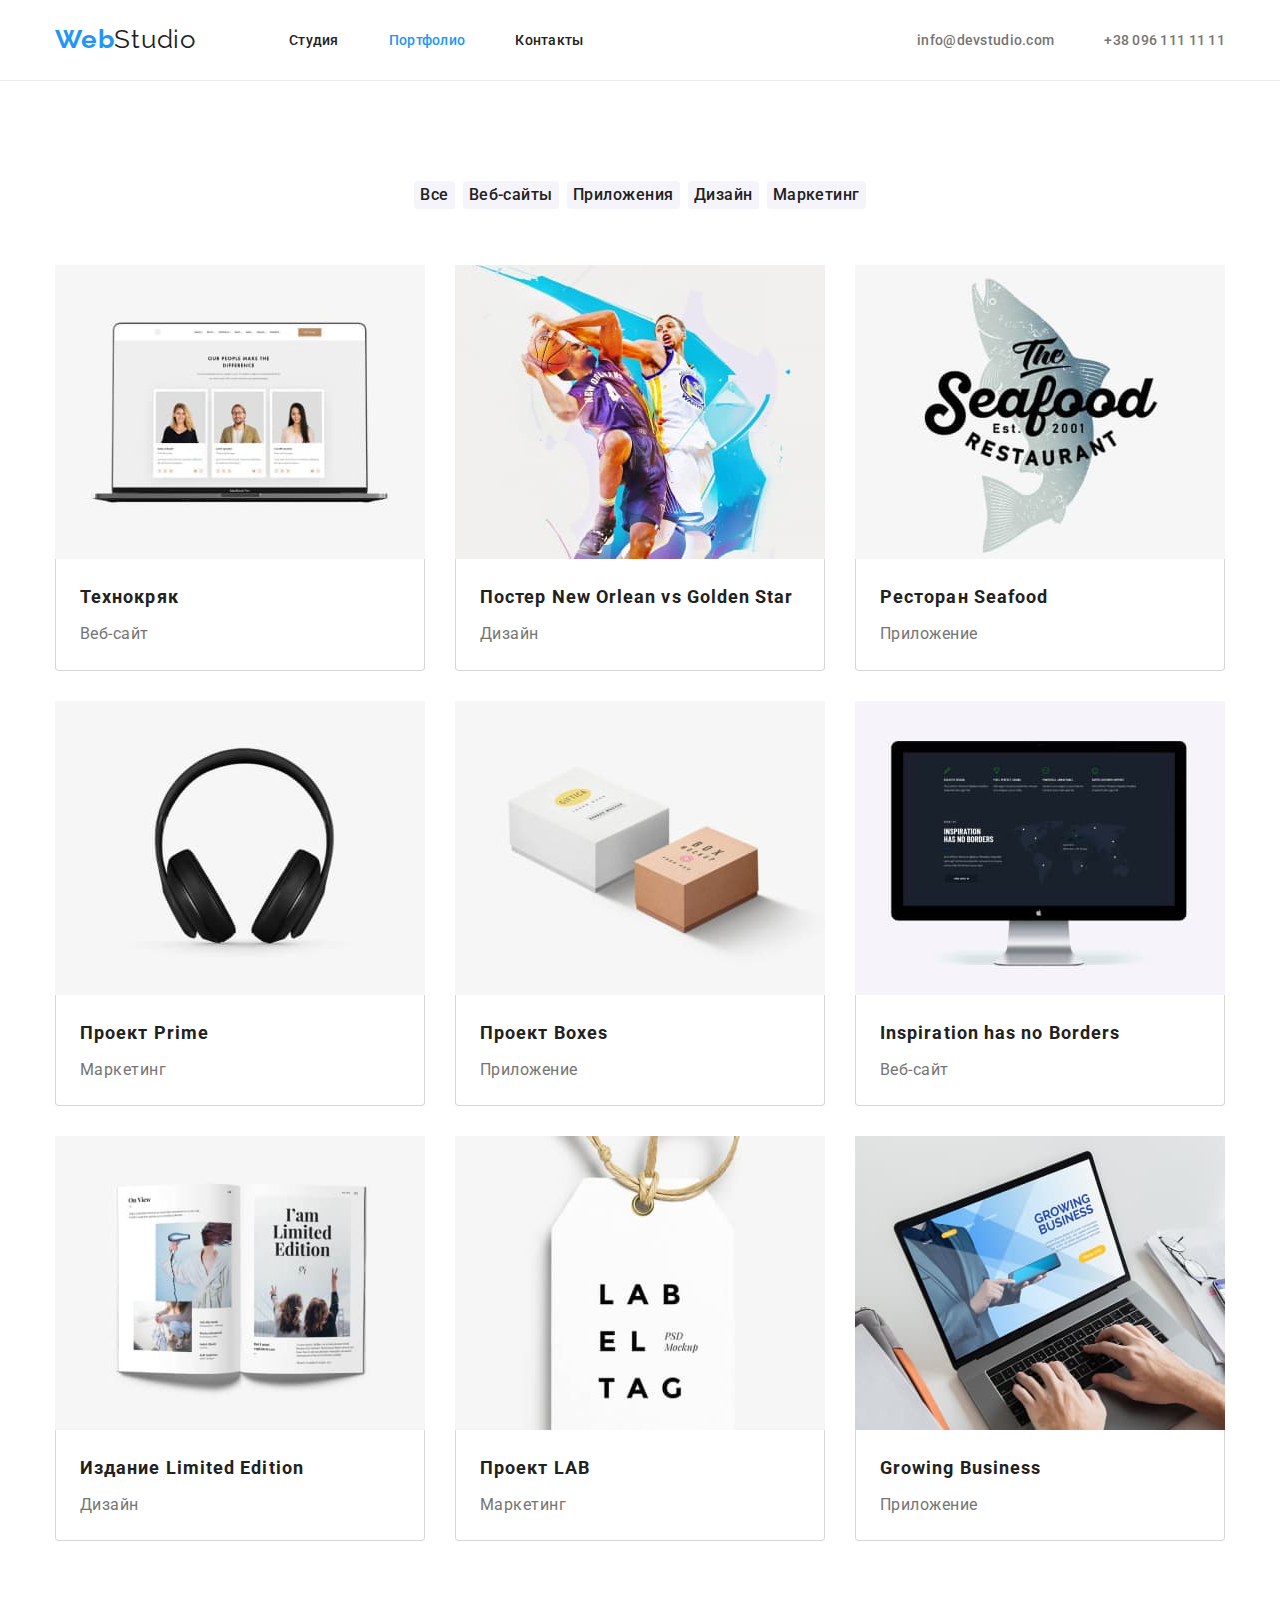
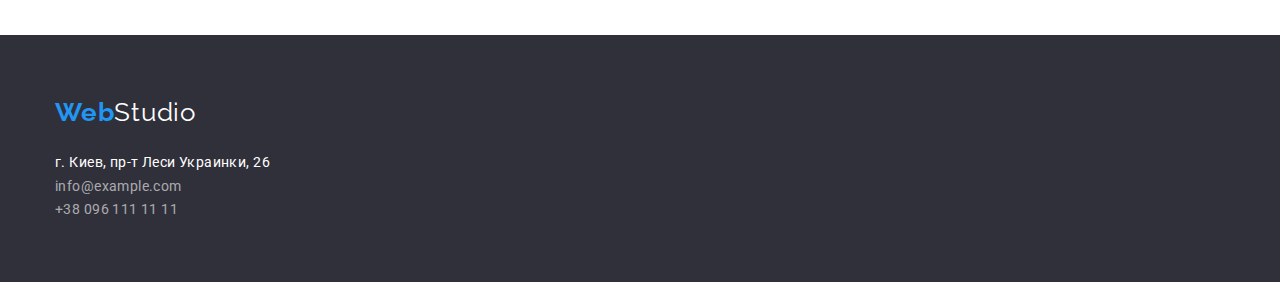
==== commit 59ef6b64: "portfolio" ====
--- a/portfolio.html
+++ b/portfolio.html
@@ -68,7 +68,7 @@
             <li><button class="btn btn-mode-light btn-item" type="button">Маркетинг</button></li>
           </ul>
         </div>
-        <div class="container">
+        <div class="container-portfolio">
           <ul class="portfolio-list card-set list">
             <li class="portfolio-item card-set-item">
               <a class="portfolio-link" href="">
@@ -78,8 +78,10 @@
                   alt="Технокряк"
                   width="370"
                 />
+                <div class="portfolio-wrapper">
                 <h3 class="section-subtitle list">Технокряк</h3>
                 <p class="portfolio-desc">Веб-сайт</p>
+              </div>
               </a>
             </li>
 
@@ -91,8 +93,10 @@
                   alt="Постер New Orlean vs Golden Star"
                   width="370"
                 />
+                <div class="portfolio-wrapper">
                 <h3 class="section-subtitle list">Постер New Orlean vs Golden Star</h3>
                 <p class="portfolio-desc">Дизайн</p>
+              </div>
               </a>
             </li>
 
@@ -104,8 +108,10 @@
                   alt="Ресторан Seafood"
                   width="370"
                 />
+                <div class="portfolio-wrapper">
                 <h3 class="section-subtitle list">Ресторан Seafood</h3>
                 <p class="portfolio-desc">Приложение</p>
+              </div>
               </a>
             </li>
 
@@ -117,8 +123,10 @@
                   alt="Проект Prime"
                   width="370"
                 />
+                <div class="portfolio-wrapper">
                 <h3 class="section-subtitle list">Проект Prime</h3>
                 <p class="portfolio-desc">Маркетинг</p>
+              </div>
               </a>
             </li>
 
@@ -130,8 +138,10 @@
                   alt="Проект Boxes"
                   width="370"
                 />
+                <div class="portfolio-wrapper">
                 <h3 class="section-subtitle list">Проект Boxes</h3>
                 <p class="portfolio-desc">Приложение</p>
+              </div>
               </a>
             </li>
 
@@ -143,8 +153,10 @@
                   alt="Inspiration has no Borders"
                   width="370"
                 />
+                <div class="portfolio-wrapper">
                 <h3 class="section-subtitle list">Inspiration has no Borders</h3>
                 <p class="portfolio-desc">Веб-сайт</p>
+              </div>
               </a>
             </li>
 
@@ -156,8 +168,10 @@
                   alt="Издание Limited Edition"
                   width="370"
                 />
+                <div class="portfolio-wrapper">
                 <h3 class="section-subtitle list">Издание Limited Edition</h3>
                 <p class="portfolio-desc">Дизайн</p>
+              </div>
               </a>
             </li>
 
@@ -169,8 +183,10 @@
                   alt="Проект LAB"
                   width="370"
                 />
+                <div class="portfolio-wrapper">
                 <h3 class="section-subtitle list">Проект LAB</h3>
                 <p class="portfolio-desc">Маркетинг</p>
+              </div>
               </a>
             </li>
 
@@ -182,8 +198,10 @@
                   alt="Growing Business"
                   width="370"
                 />
+                <div class="portfolio-wrapper">
                 <h3 class="section-subtitle list">Growing Business</h3>
                 <p class="portfolio-desc">Приложение</p>
+              </div>
               </a>
             </li>
           </ul>
@@ -193,15 +211,15 @@
 
     <!-- Footer section -->
     <footer class="footer">
-      <section class="contacts">
-        <div class="container">
+     
+        <div class="container-footer">
           <div class="contacts-group">
             <a href="/" class="logo-link link" lang="en"
               >Web<span class="logo-link">Studio</span></a
             >
-            <h2 class="visually-hidden">Контакты</h2>
+           
             <address class="contacts-address">
-              <ul class="contacts-item">
+              <ul class="contacts-item inf">
                 <li class="contacts-item link">
                   <a
                     class="contacts-link-current link"
@@ -220,7 +238,7 @@
             </address>
           </div>
         </div>
-      </section>
+    
     </footer>
   </body>
 </html>
--- a/css/styles.css
+++ b/css/styles.css
@@ -83,7 +83,7 @@
 }
 
 .card-set-item {
-  flex-basis: calc((100% - var(var(--indent)) * var(--items - 1)) / var(--items));
+  flex-basis: calc((100% - var(--indent) * (var(--items) - 1)) / var(--items));
 }
 
 /* base styles */
@@ -224,6 +224,10 @@
   color: var(--main-text-cl);
 }
 
+.section-subtitle.list {
+  margin-bottom: 4px;
+}
+
 /* главные слова 4 гр студия*/
 .section-subtitle.accent {
   font-size: 14px;
@@ -271,6 +275,46 @@
   padding-right: 15px;
   margin-left: auto;
   margin-right: auto;
+  padding-top: 94px;
+}
+
+.container-work {
+  width: 1200px;
+  padding-left: 15px;
+  padding-right: 15px;
+  margin-left: auto;
+  margin-right: auto;
+  padding-top: 94px;
+  padding-bottom: 94px;
+}
+
+.container-team {
+  width: 1200px;
+  padding-left: 15px;
+  padding-right: 15px;
+  margin-left: auto;
+  margin-right: auto;
+  padding-top: 94px;
+  padding-bottom: 94px;
+}
+
+.container-footer {
+  width: 1200px;
+  padding-left: 15px;
+  padding-right: 15px;
+  margin-left: auto;
+  margin-right: auto;
+  padding-top: 60px;
+  padding-bottom: 60px;
+}
+
+.container-portfolio {
+  width: 1200px;
+  padding-left: 15px;
+  padding-right: 15px;
+  margin-left: auto;
+  margin-right: auto;
+  padding-bottom: 94px;
 }
 
 /* заголовки студия чем занимаемся наша команда */
@@ -287,6 +331,14 @@
   display: block;
 }
 
+.team-img {
+  display: block;
+}
+
+.portfolio-img {
+  display: block;
+}
+
 .work-list {
   display: flex;
   align-items: center;
@@ -302,12 +354,9 @@
   letter-spacing: 0.03em;
   color: var(--contacts-txt-cl);
   text-decoration: none;
-  margin-bottom: 94px;
-  border-radius: 0px 0px 4px 4px;
-  border: 1px solid rgb(214, 214, 214);
-  border-top: none;
-}
-
+}
+
+/* блок фото люди */
 .team-wrapper {
   border-radius: 0px 0px 4px 4px;
   border: 1px solid rgb(214, 214, 214);
@@ -316,11 +365,30 @@
   padding-bottom: 30px;
   padding-left: 5px;
   padding-right: 5px;
-  margin-bottom: 94px;
-}
-
-.team-item {
-  flex-basis: calc((100% - var(var(--indent)) * var(--items - 1)) / var(--items));
+  margin-bottom: 0px;
+}
+
+/* блок фото карточки */
+.portfolio-wrapper {
+  border-radius: 0px 0px 4px 4px;
+  border: 1px solid rgb(214, 214, 214);
+  border-top: none;
+  padding-top: 20px;
+  padding-bottom: 20px;
+  padding-left: 24px;
+  padding-right: 24px;
+  margin-bottom: 0px;
+}
+
+.portfolio-list {
+  display: flex;
+  flex-wrap: wrap;
+  gap: var(--indent);
+  
+}
+
+.portfolio-item {
+  flex-basis: calc((100% - var(--indent) * (var(--items) - 1)) / var(--items));
 }
 
 .team-link {
@@ -405,8 +473,16 @@
 
 .contacts-item {
   display: block;
-  margin-top: 9px;
-  
+  margin-right: 50px;
+  gap: 9px;
+}
+
+.contacts-item.inf {
+  width: 1200px;
+  padding-inline-start: 0px;
+  padding-inline-end: 0px;
+  margin-block-end: 0px;
+  margin-block-start: 0px;
 }
 
 .container {
@@ -442,10 +518,6 @@
   margin-left: auto;
 }
 
-.contacts-item {
-  margin-right: 50px;
-}
-
 /* .contacts-item + .contacts-item { margin:0} */
 
 .contacts-item:last-child {
@@ -456,10 +528,10 @@
   gap: 8px;
   display: flex;
   justify-content: center;
-  margin-bottom: 56px;
-  margin-top: 100px;
-}
-
-.section {
-  padding-top: 94px;
-}
+  margin-bottom: 50px;
+  margin-top: 94px;
+  padding-left: 22px;
+  padding-right: 22px;
+  padding-top: 6px;
+  padding-bottom: 6px;
+}
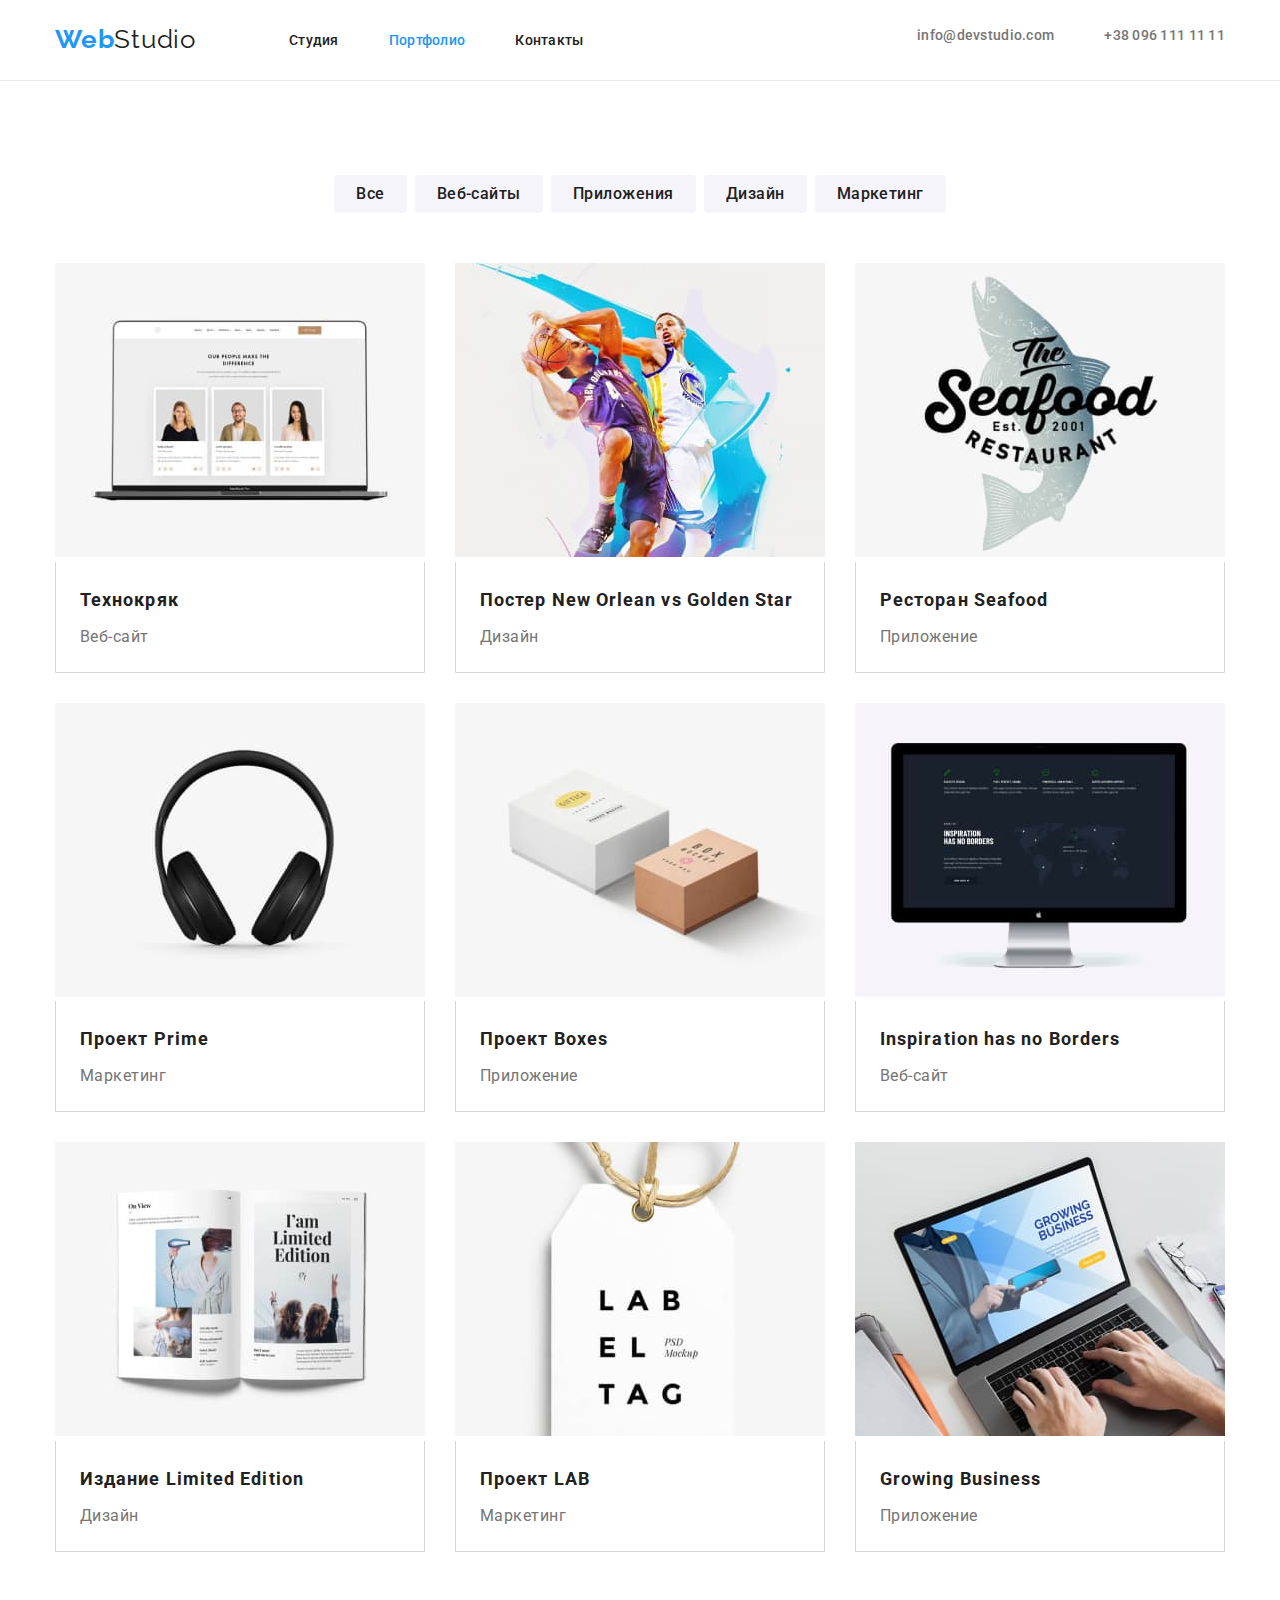
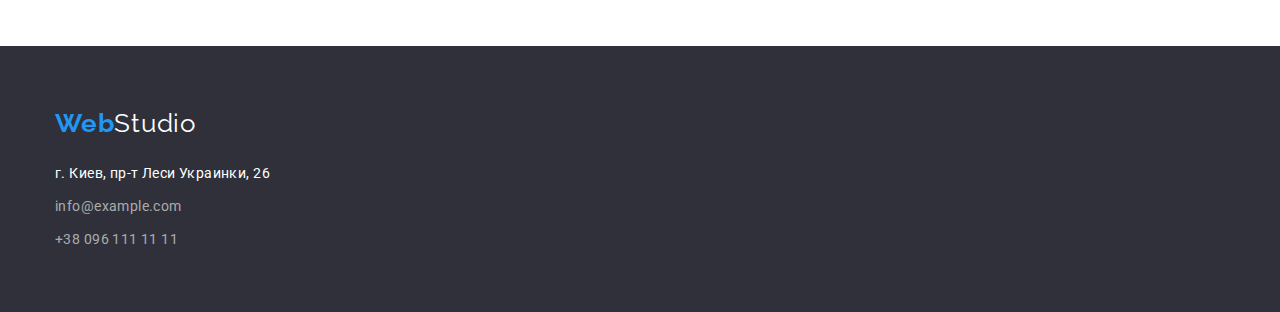
==== commit c9a38ba3: "correction 3 exercise" ====
--- a/portfolio.html
+++ b/portfolio.html
@@ -67,8 +67,7 @@
             <li><button class="btn btn-mode-light btn-item" type="button">Дизайн</button></li>
             <li><button class="btn btn-mode-light btn-item" type="button">Маркетинг</button></li>
           </ul>
-        </div>
-        <div class="container-portfolio">
+
           <ul class="portfolio-list card-set list">
             <li class="portfolio-item card-set-item">
               <a class="portfolio-link" href="">
@@ -79,9 +78,9 @@
                   width="370"
                 />
                 <div class="portfolio-wrapper">
-                <h3 class="section-subtitle list">Технокряк</h3>
-                <p class="portfolio-desc">Веб-сайт</p>
-              </div>
+                  <h3 class="section-subtitle list">Технокряк</h3>
+                  <p class="portfolio-desc">Веб-сайт</p>
+                </div>
               </a>
             </li>
 
@@ -94,9 +93,9 @@
                   width="370"
                 />
                 <div class="portfolio-wrapper">
-                <h3 class="section-subtitle list">Постер New Orlean vs Golden Star</h3>
-                <p class="portfolio-desc">Дизайн</p>
-              </div>
+                  <h3 class="section-subtitle list">Постер New Orlean vs Golden Star</h3>
+                  <p class="portfolio-desc">Дизайн</p>
+                </div>
               </a>
             </li>
 
@@ -109,9 +108,9 @@
                   width="370"
                 />
                 <div class="portfolio-wrapper">
-                <h3 class="section-subtitle list">Ресторан Seafood</h3>
-                <p class="portfolio-desc">Приложение</p>
-              </div>
+                  <h3 class="section-subtitle list">Ресторан Seafood</h3>
+                  <p class="portfolio-desc">Приложение</p>
+                </div>
               </a>
             </li>
 
@@ -124,9 +123,9 @@
                   width="370"
                 />
                 <div class="portfolio-wrapper">
-                <h3 class="section-subtitle list">Проект Prime</h3>
-                <p class="portfolio-desc">Маркетинг</p>
-              </div>
+                  <h3 class="section-subtitle list">Проект Prime</h3>
+                  <p class="portfolio-desc">Маркетинг</p>
+                </div>
               </a>
             </li>
 
@@ -139,9 +138,9 @@
                   width="370"
                 />
                 <div class="portfolio-wrapper">
-                <h3 class="section-subtitle list">Проект Boxes</h3>
-                <p class="portfolio-desc">Приложение</p>
-              </div>
+                  <h3 class="section-subtitle list">Проект Boxes</h3>
+                  <p class="portfolio-desc">Приложение</p>
+                </div>
               </a>
             </li>
 
@@ -154,9 +153,9 @@
                   width="370"
                 />
                 <div class="portfolio-wrapper">
-                <h3 class="section-subtitle list">Inspiration has no Borders</h3>
-                <p class="portfolio-desc">Веб-сайт</p>
-              </div>
+                  <h3 class="section-subtitle list">Inspiration has no Borders</h3>
+                  <p class="portfolio-desc">Веб-сайт</p>
+                </div>
               </a>
             </li>
 
@@ -169,9 +168,9 @@
                   width="370"
                 />
                 <div class="portfolio-wrapper">
-                <h3 class="section-subtitle list">Издание Limited Edition</h3>
-                <p class="portfolio-desc">Дизайн</p>
-              </div>
+                  <h3 class="section-subtitle list">Издание Limited Edition</h3>
+                  <p class="portfolio-desc">Дизайн</p>
+                </div>
               </a>
             </li>
 
@@ -184,9 +183,9 @@
                   width="370"
                 />
                 <div class="portfolio-wrapper">
-                <h3 class="section-subtitle list">Проект LAB</h3>
-                <p class="portfolio-desc">Маркетинг</p>
-              </div>
+                  <h3 class="section-subtitle list">Проект LAB</h3>
+                  <p class="portfolio-desc">Маркетинг</p>
+                </div>
               </a>
             </li>
 
@@ -199,9 +198,9 @@
                   width="370"
                 />
                 <div class="portfolio-wrapper">
-                <h3 class="section-subtitle list">Growing Business</h3>
-                <p class="portfolio-desc">Приложение</p>
-              </div>
+                  <h3 class="section-subtitle list">Growing Business</h3>
+                  <p class="portfolio-desc">Приложение</p>
+                </div>
               </a>
             </li>
           </ul>
@@ -211,34 +210,31 @@
 
     <!-- Footer section -->
     <footer class="footer">
-     
-        <div class="container-footer">
-          <div class="contacts-group">
-            <a href="/" class="logo-link link" lang="en"
-              >Web<span class="logo-link">Studio</span></a
-            >
-           
-            <address class="contacts-address">
-              <ul class="contacts-item inf">
-                <li class="contacts-item link">
-                  <a
-                    class="contacts-link-current link"
-                    href="https://bit.ly/3pXMvUd"
-                    target="_blank"
-                    rel="noopener noreferrer"
-                    >г. Киев, пр-т Леси Украинки, 26</a>
-                </li>
-                <li class="contacts-item">
-                  <a class="contacts-link" href="mailto:info@example.com">info@example.com</a>
-                </li>
-                <li class="contacts-item">
-                  <a class="contacts-link" href="tel:+380961111111">+38 096 111 11 11</a>
-                </li>
-              </ul>
-            </address>
-          </div>
+      <div class="container">
+        <div class="contacts-group">
+          <a href="/" class="logo-link link" lang="en">Web<span class="logo-link">Studio</span></a>
+
+          <address class="contacts-address">
+            <ul class="contacts-item inf">
+              <li class="contacts-item link">
+                <a
+                  class="contacts-link-current link"
+                  href="https://bit.ly/3pXMvUd"
+                  target="_blank"
+                  rel="noopener noreferrer"
+                  >г. Киев, пр-т Леси Украинки, 26</a
+                >
+              </li>
+              <li class="contacts-item">
+                <a class="contacts-link" href="mailto:info@example.com">info@example.com</a>
+              </li>
+              <li class="contacts-item">
+                <a class="contacts-link" href="tel:+380961111111">+38 096 111 11 11</a>
+              </li>
+            </ul>
+          </address>
         </div>
-    
+      </div>
     </footer>
   </body>
 </html>
--- a/css/styles.css
+++ b/css/styles.css
@@ -94,6 +94,10 @@
   line-height: 1.88;
   letter-spacing: 0.06em;
   cursor: pointer;
+  padding-left: 22px;
+  padding-right: 22px;
+  padding-top: 6px;
+  padding-bottom: 6px;
 }
 
 .btn:hover,
@@ -207,6 +211,8 @@
   text-align: center;
 }
 
+
+
 /* задний фон гл надписи */
 .hero {
   background-color: var(--dark-bg-cl);
@@ -269,54 +275,6 @@
   width: 270px;
 }
 
-.container-about {
-  width: 1200px;
-  padding-left: 15px;
-  padding-right: 15px;
-  margin-left: auto;
-  margin-right: auto;
-  padding-top: 94px;
-}
-
-.container-work {
-  width: 1200px;
-  padding-left: 15px;
-  padding-right: 15px;
-  margin-left: auto;
-  margin-right: auto;
-  padding-top: 94px;
-  padding-bottom: 94px;
-}
-
-.container-team {
-  width: 1200px;
-  padding-left: 15px;
-  padding-right: 15px;
-  margin-left: auto;
-  margin-right: auto;
-  padding-top: 94px;
-  padding-bottom: 94px;
-}
-
-.container-footer {
-  width: 1200px;
-  padding-left: 15px;
-  padding-right: 15px;
-  margin-left: auto;
-  margin-right: auto;
-  padding-top: 60px;
-  padding-bottom: 60px;
-}
-
-.container-portfolio {
-  width: 1200px;
-  padding-left: 15px;
-  padding-right: 15px;
-  margin-left: auto;
-  margin-right: auto;
-  padding-bottom: 94px;
-}
-
 /* заголовки студия чем занимаемся наша команда */
 .section-title {
   font-weight: 700;
@@ -325,18 +283,6 @@
   letter-spacing: 0.03em;
   margin-bottom: 50px;
   text-align: center;
-}
-
-.work-img {
-  display: block;
-}
-
-.team-img {
-  display: block;
-}
-
-.portfolio-img {
-  display: block;
 }
 
 .work-list {
@@ -370,21 +316,18 @@
 
 /* блок фото карточки */
 .portfolio-wrapper {
-  border-radius: 0px 0px 4px 4px;
   border: 1px solid rgb(214, 214, 214);
   border-top: none;
   padding-top: 20px;
   padding-bottom: 20px;
   padding-left: 24px;
   padding-right: 24px;
-  margin-bottom: 0px;
 }
 
 .portfolio-list {
   display: flex;
   flex-wrap: wrap;
   gap: var(--indent);
-  
 }
 
 .portfolio-item {
@@ -398,6 +341,11 @@
 
 .portfolio-link {
   text-decoration: none;
+}
+
+.portfolio {
+  padding-top: 94px;
+  padding-bottom: 94px;
 }
 
 /* команда  */
@@ -424,6 +372,8 @@
 /* Footer section */
 .footer {
   background-color: var(--dark-bg-cl);
+  padding-top: 60px;
+  padding-bottom: 60px;
 }
 
 .ul {
@@ -474,7 +424,7 @@
 .contacts-item {
   display: block;
   margin-right: 50px;
-  gap: 9px;
+  margin-bottom: 9px;
 }
 
 .contacts-item.inf {
@@ -493,10 +443,13 @@
   margin-right: auto;
 }
 
-.container-hero {
-  width: 696px;
-  margin-left: auto;
-  margin-right: auto;
+.section {
+  padding-top: 94px;
+  padding-bottom: 94px;
+}
+
+.work {
+  padding-top: 0;
 }
 
 /* верх студ портф конт */
@@ -522,6 +475,7 @@
 
 .contacts-item:last-child {
   margin-right: 0px;
+  margin-bottom: 0px;
 }
 
 .work-btn-list {
@@ -529,9 +483,4 @@
   display: flex;
   justify-content: center;
   margin-bottom: 50px;
-  margin-top: 94px;
-  padding-left: 22px;
-  padding-right: 22px;
-  padding-top: 6px;
-  padding-bottom: 6px;
-}
+}
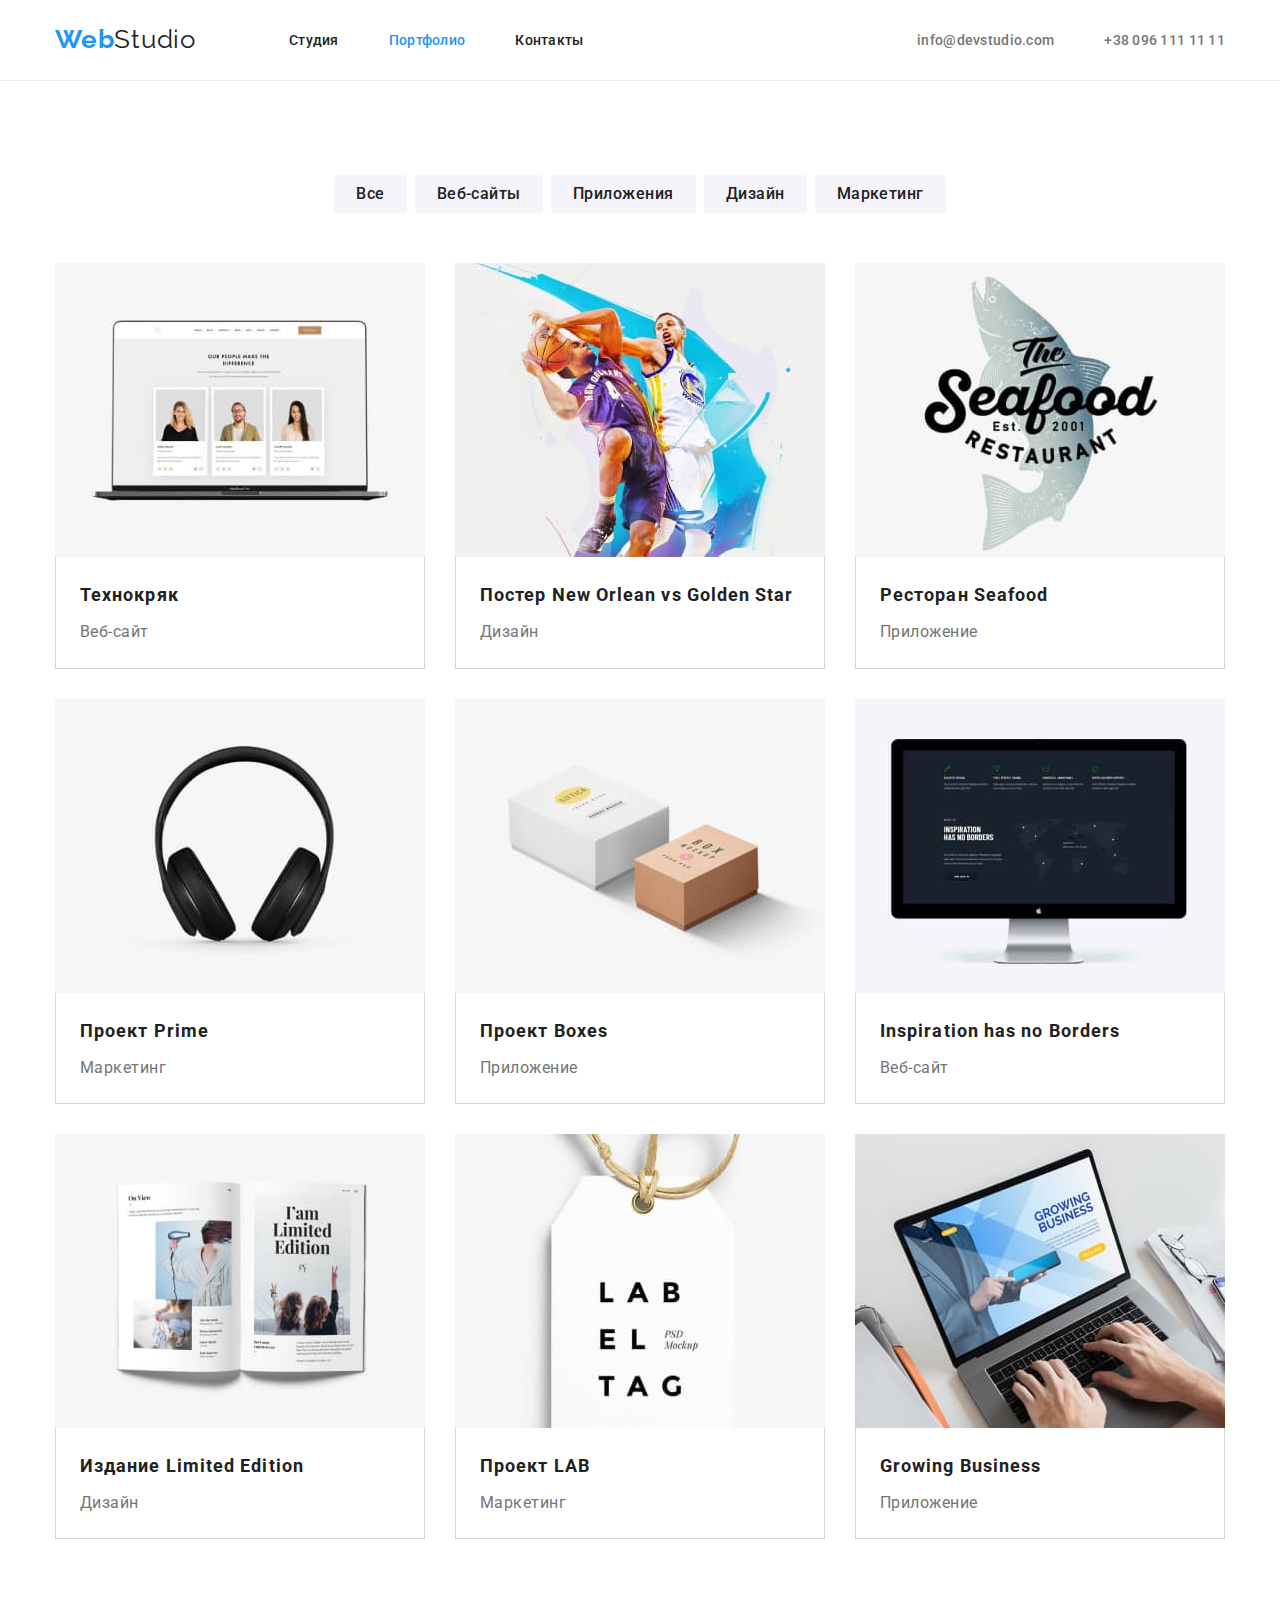
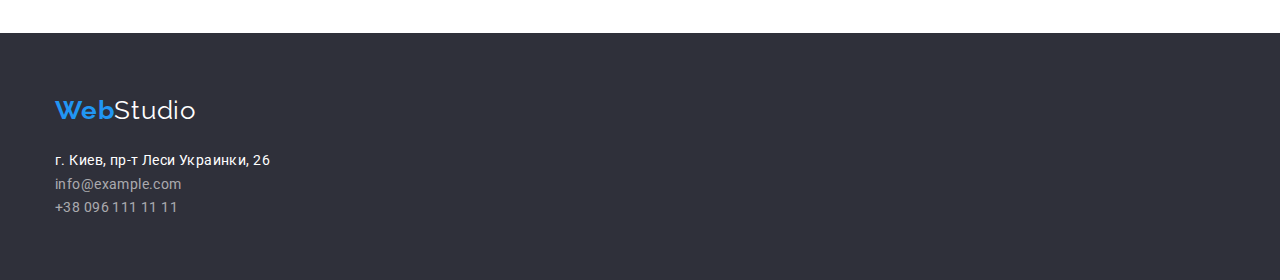
==== commit 2c0282b6: "display-block" ====
--- a/portfolio.html
+++ b/portfolio.html
@@ -72,7 +72,7 @@
             <li class="portfolio-item card-set-item">
               <a class="portfolio-link" href="">
                 <img
-                  class="portfolio-img"
+                  class="portfolio-img img"
                   src="./images/portfolio/img-8.jpg"
                   alt="Технокряк"
                   width="370"
@@ -87,7 +87,7 @@
             <li class="portfolio-item card-set-item">
               <a class="portfolio-link" href="">
                 <img
-                  class="portfolio-img"
+                  class="portfolio-img img"
                   src="./images/portfolio/img-9.jpg"
                   alt="Постер New Orlean vs Golden Star"
                   width="370"
@@ -102,7 +102,7 @@
             <li class="portfolio-item card-set-item">
               <a class="portfolio-link" href="">
                 <img
-                  class="portfolio-img"
+                  class="portfolio-img img"
                   src="./images/portfolio/img-10.jpg"
                   alt="Ресторан Seafood"
                   width="370"
@@ -117,7 +117,7 @@
             <li class="portfolio-item card-set-item">
               <a class="portfolio-link" href="">
                 <img
-                  class="portfolio-img"
+                  class="portfolio-img img"
                   src="./images/portfolio/img-11.jpg"
                   alt="Проект Prime"
                   width="370"
@@ -132,7 +132,7 @@
             <li class="portfolio-item card-set-item">
               <a class="portfolio-link" href="">
                 <img
-                  class="portfolio-img"
+                  class="portfolio-img img"
                   src="./images/portfolio/img-12.jpg"
                   alt="Проект Boxes"
                   width="370"
@@ -147,7 +147,7 @@
             <li class="portfolio-item">
               <a class="portfolio-link" href="">
                 <img
-                  class="portfolio-img"
+                  class="portfolio-img img"
                   src="./images/portfolio/img-13.jpg"
                   alt="Inspiration has no Borders"
                   width="370"
@@ -162,7 +162,7 @@
             <li class="portfolio-item card-set-item">
               <a class="portfolio-link" href="">
                 <img
-                  class="portfolio-img"
+                  class="portfolio-img img"
                   src="./images/portfolio/img-14.jpg"
                   alt="Издание Limited Edition"
                   width="370"
@@ -177,7 +177,7 @@
             <li class="portfolio-item card-set-item">
               <a class="portfolio-link" href="">
                 <img
-                  class="portfolio-img"
+                  class="portfolio-img img"
                   src="./images/portfolio/img-15.jpg"
                   alt="Проект LAB"
                   width="370"
@@ -192,7 +192,7 @@
             <li class="portfolio-item card-set-item">
               <a class="portfolio-link" href="">
                 <img
-                  class="portfolio-img"
+                  class="portfolio-img img"
                   src="./images/portfolio/img-16.jpg"
                   alt="Growing Business"
                   width="370"
--- a/css/styles.css
+++ b/css/styles.css
@@ -63,6 +63,7 @@
 .img {
   display: block;
 }
+
 
 .link {
   text-decoration: none;
@@ -211,8 +212,6 @@
   text-align: center;
 }
 
-
-
 /* задний фон гл надписи */
 .hero {
   background-color: var(--dark-bg-cl);
@@ -424,7 +423,6 @@
 .contacts-item {
   display: block;
   margin-right: 50px;
-  margin-bottom: 9px;
 }
 
 .contacts-item.inf {
